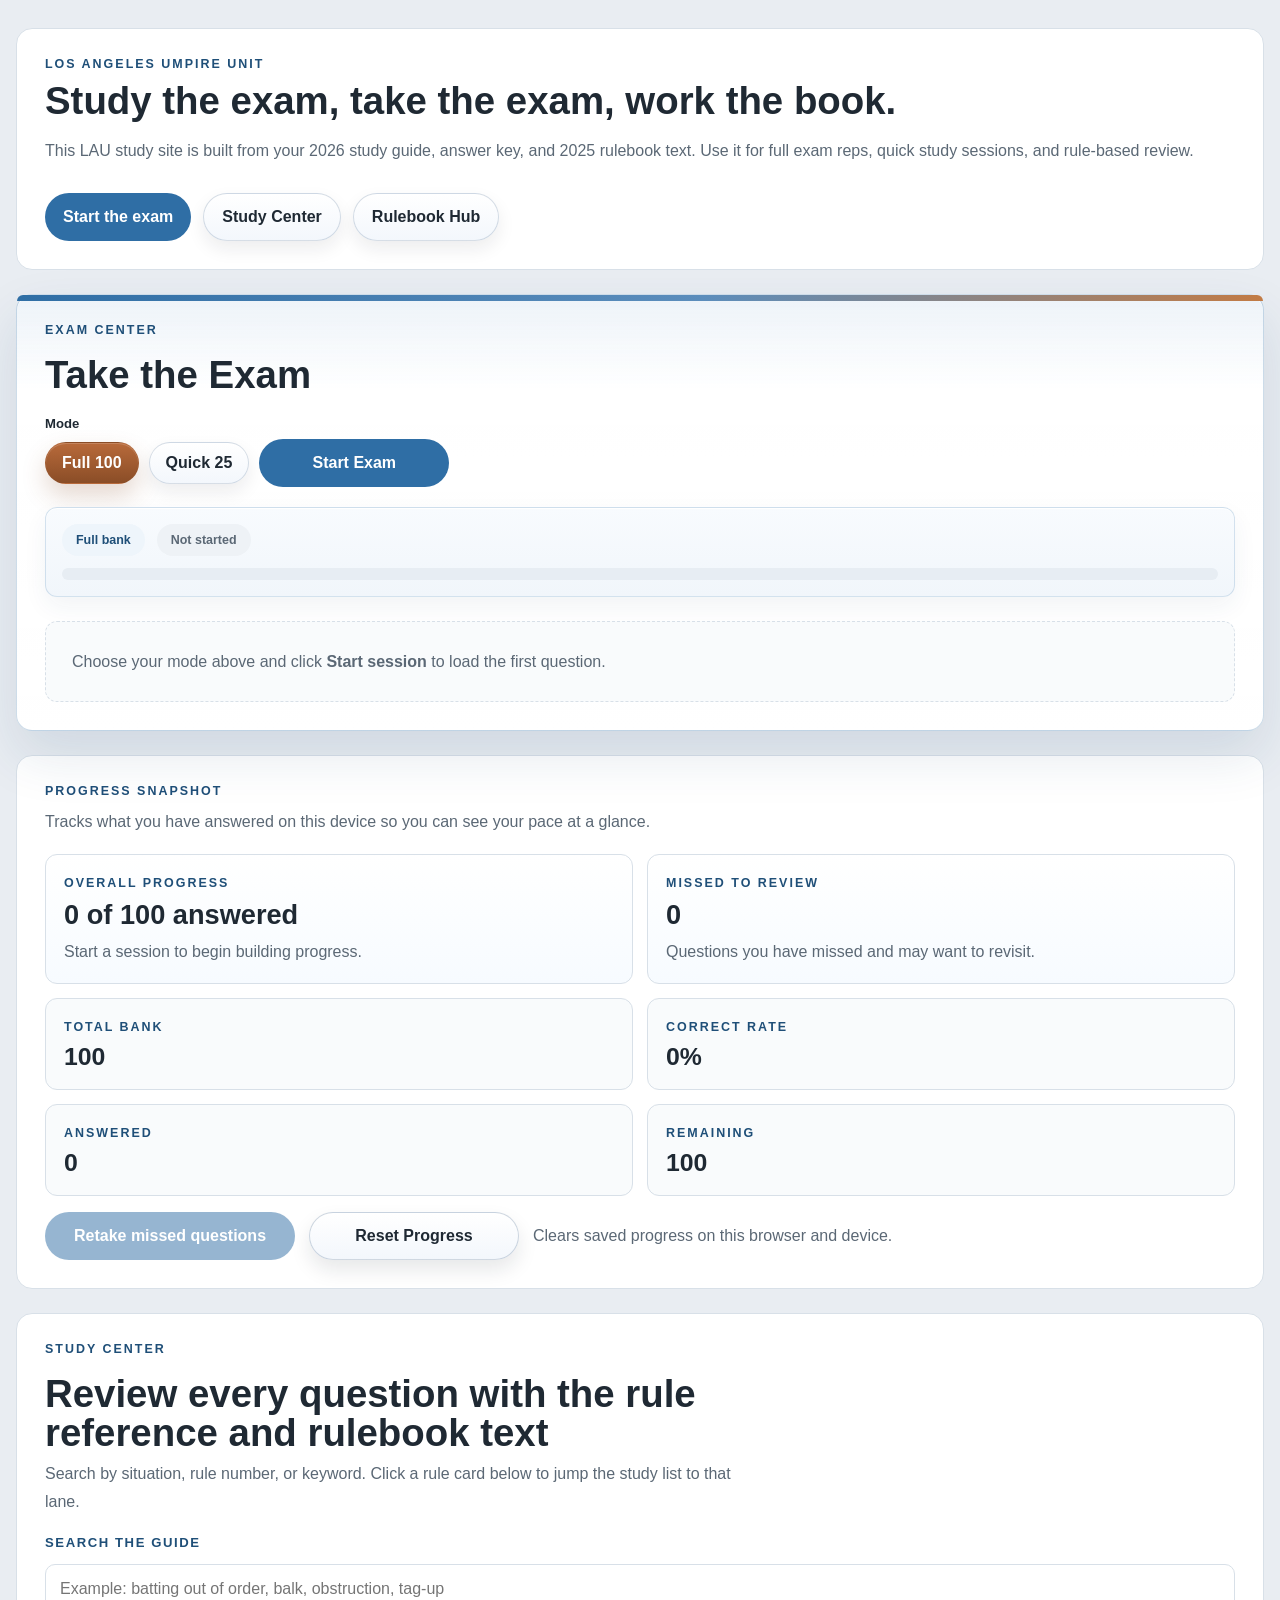
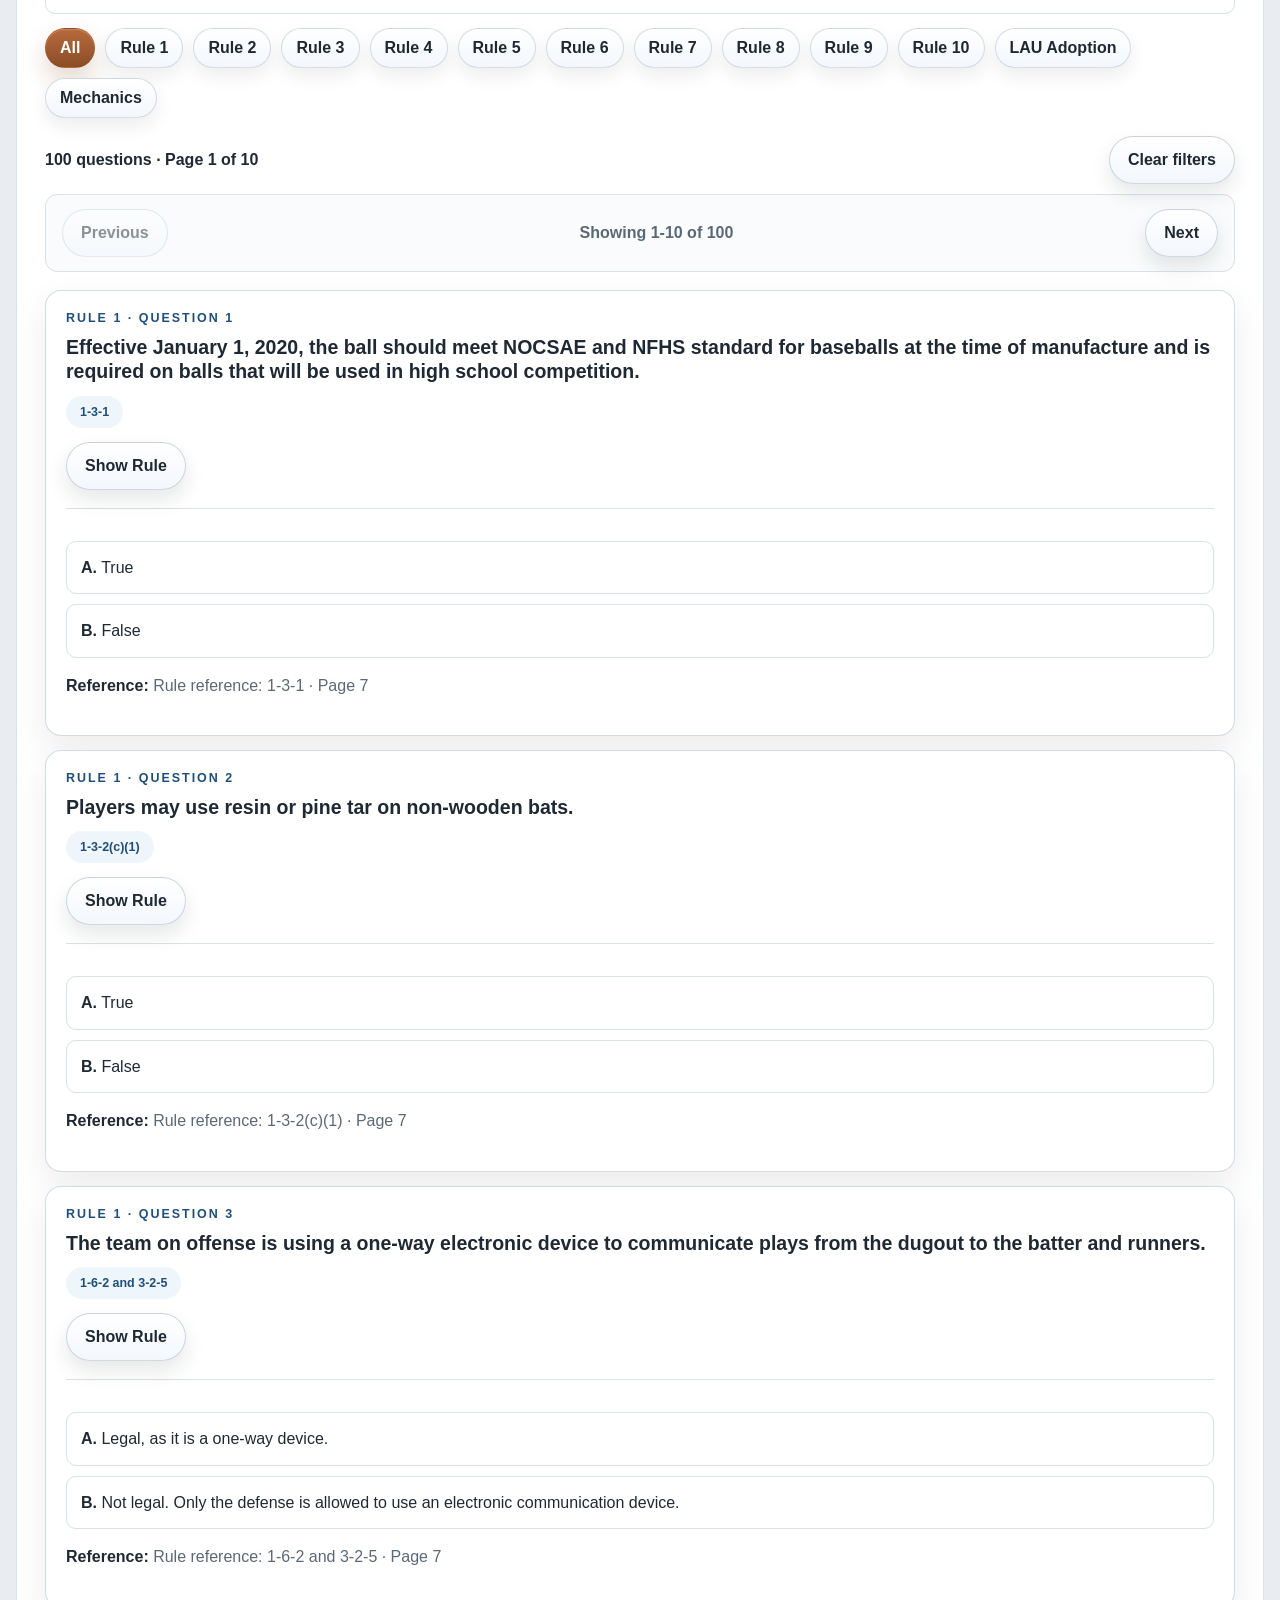
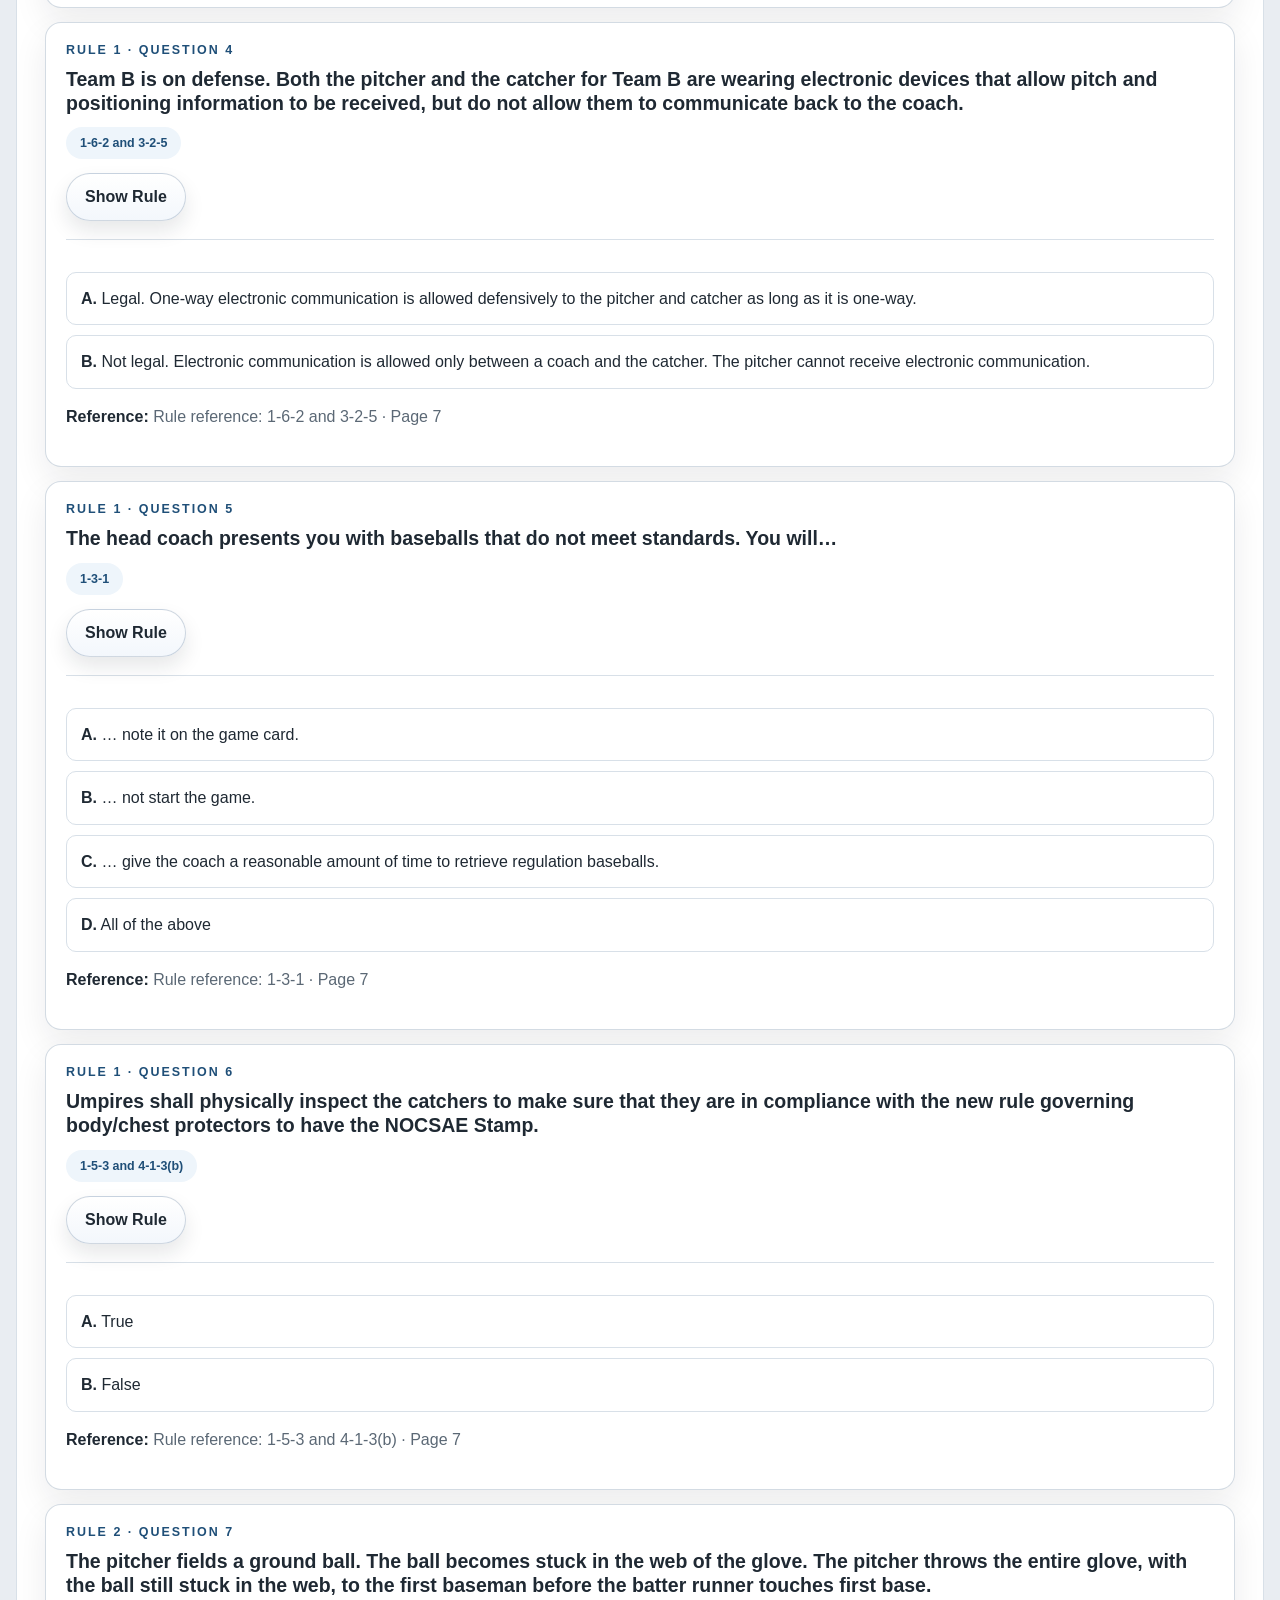
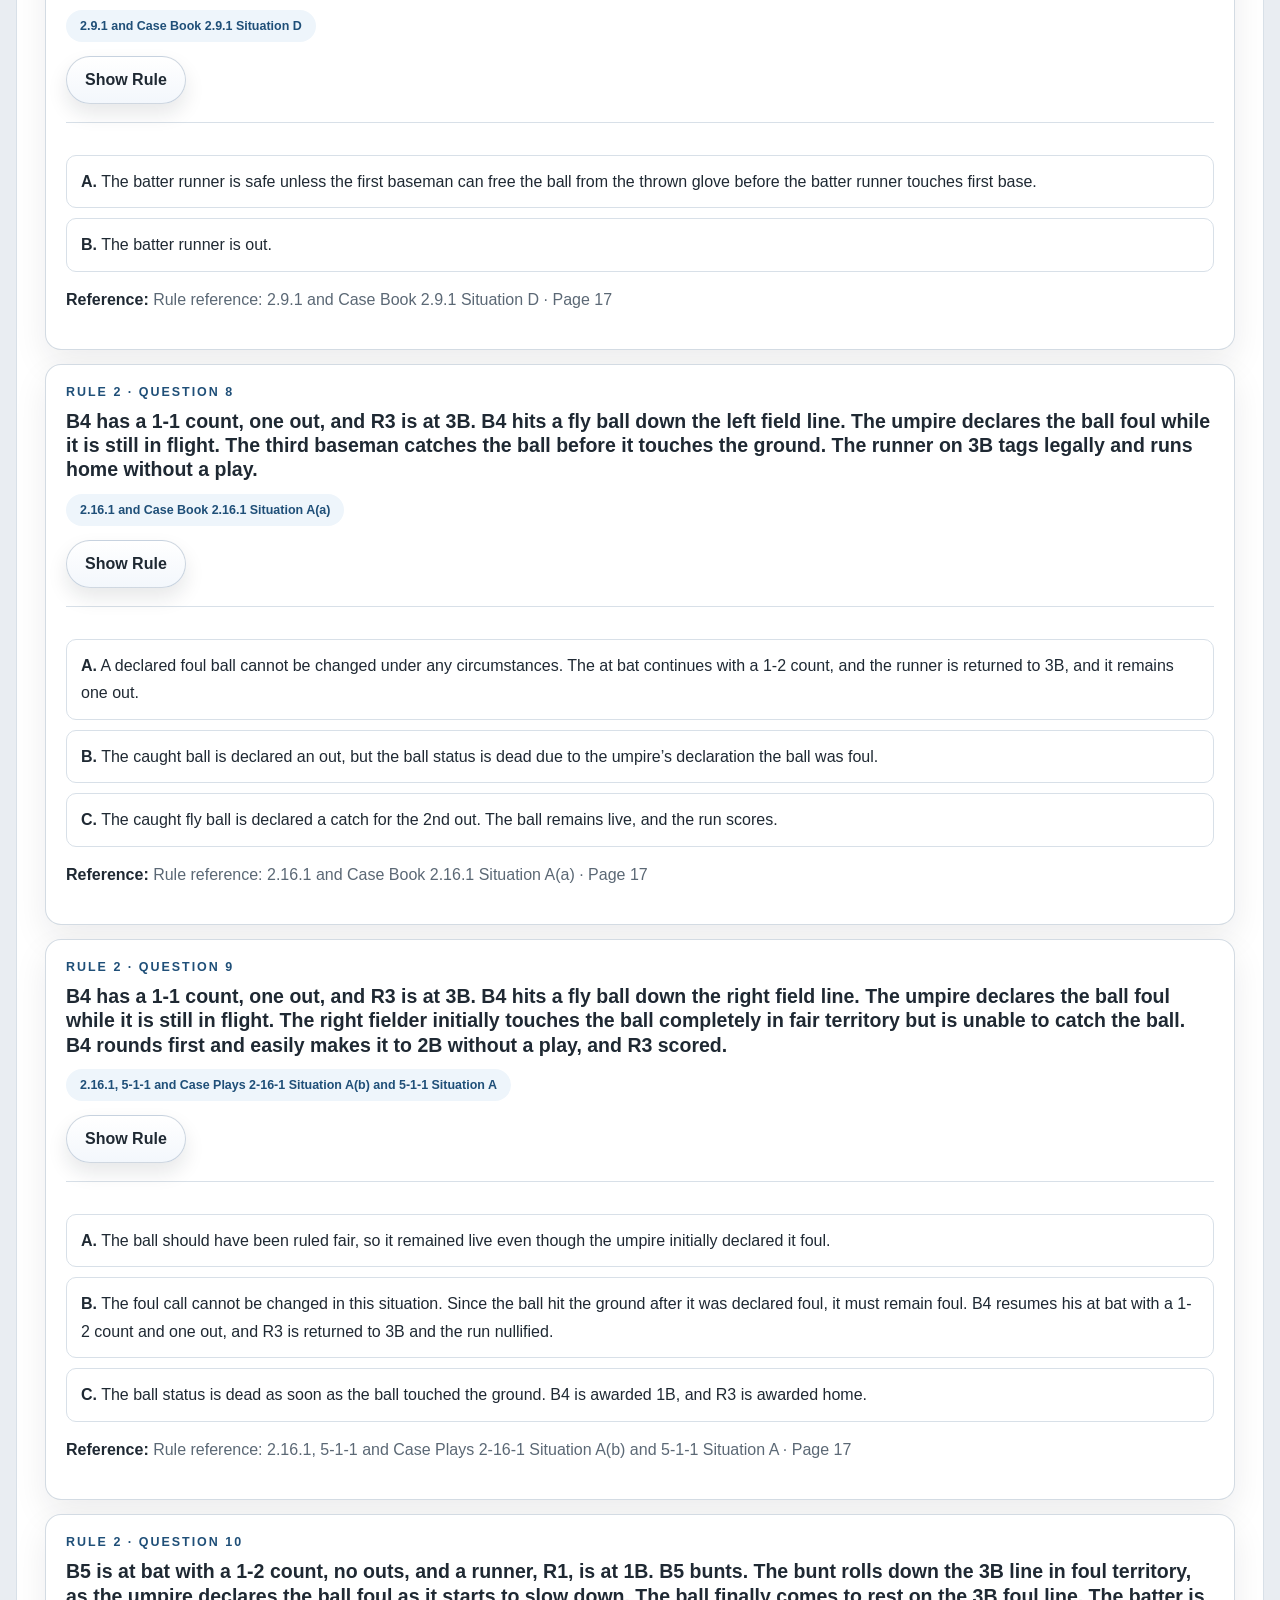
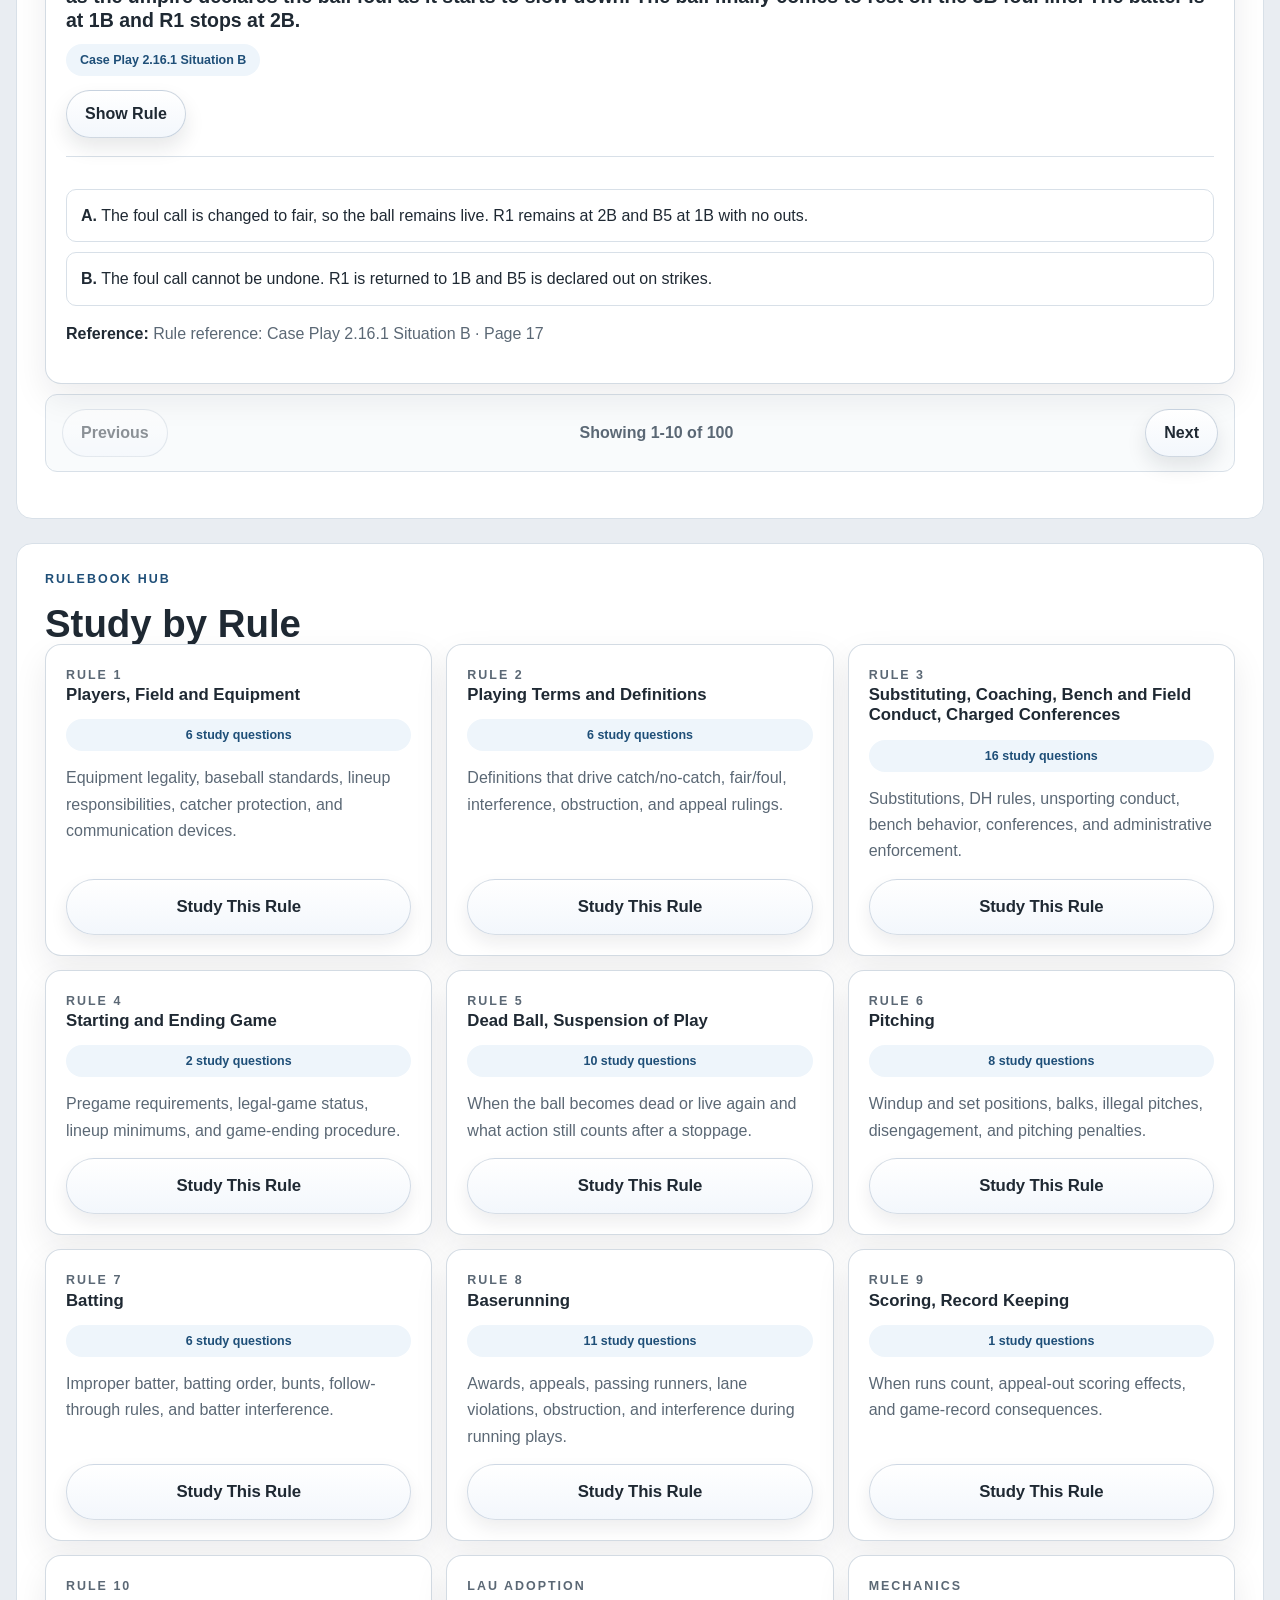
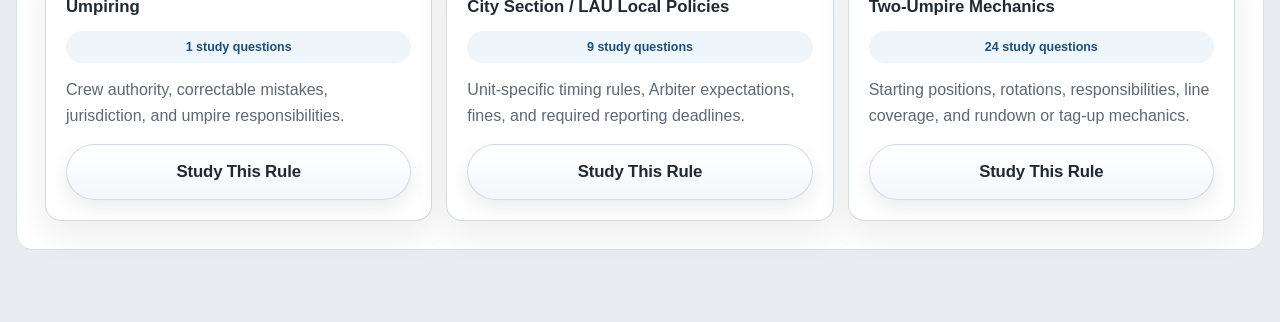
==== index.html @ 6307eb4f "Add files via upload" ====
<!DOCTYPE html>
<html lang="en">
  <head>
    <meta charset="UTF-8" />
    <meta name="viewport" content="width=device-width, initial-scale=1.0" />
    <title>LAU 2026 NFHS Study Center</title>
    <link rel="stylesheet" href="./styles.css" />
  </head>
  <body>
    <div class="page-shell">
      <header class="hero" id="top">
        <div class="hero-copy">
          <p class="eyebrow">Los Angeles Umpire Unit</p>
          <h1>Study the exam, take the exam, work the book.</h1>
          <p class="hero-text">
            This LAU study site is built from your 2026 study guide, answer key, and 2025
            rulebook text. Use it for full exam reps, quick study sessions, and rule-based review.
          </p>
          <nav class="hero-actions" aria-label="Primary">
            <a class="primary-link" href="#exam-center" id="hero-start-exam">Start the exam</a>
            <a class="secondary-link" href="#study-center">Study Center</a>
            <a class="secondary-link" href="#rulebook-hub">Rulebook Hub</a>
          </nav>
        </div>
      </header>

      <main class="content-stack">
        <section class="exam-layout" id="exam-center">
          <article class="panel-card exam-panel">
            <div class="section-heading">
              <div>
                <p class="section-label">Exam Center</p>
                <h2>Take the Exam</h2>
              </div>
            </div>

            <div class="exam-controls">
              <section class="control-card">
                <p class="control-label">Mode</p>
                <div class="mode-row" id="mode-row">
                  <button type="button" class="mode-button is-active" data-mode="full">Full 100</button>
                  <button type="button" class="mode-button" data-mode="quick">Quick 25</button>
                  <button type="button" class="primary-button start-button" id="start-exam-button">Start Exam</button>
                </div>
              </section>
            </div>

            <select id="section-filter" hidden aria-hidden="true"></select>

            <div class="exam-status" id="exam-status">
              <div class="progress-top">
                <span class="pill" id="exam-section-pill">Full bank</span>
                <span class="pill muted-pill" id="exam-progress-copy">Not started</span>
              </div>
              <div class="progress-bar">
                <span id="exam-progress-bar"></span>
              </div>
            </div>

            <div class="question-shell" id="question-shell">
              <p class="empty-state">
                Choose your mode above and click <strong>Start session</strong> to load the first question.
              </p>
            </div>
          </article>

        </section>

        <section class="summary-row">
          <aside class="panel-card hero-panel">
            <p class="section-label">Progress Snapshot</p>
            <p class="panel-copy">Tracks what you have answered on this device so you can see your pace at a glance.</p>
            <div class="snapshot-banner">
              <article class="snapshot-primary">
                <span class="stat-label">Overall Progress</span>
                <strong class="snapshot-primary-value" id="stat-progress">0 of 100 answered</strong>
                <p class="snapshot-note" id="stat-progress-note">Start a session to begin building progress.</p>
              </article>
              <article class="snapshot-primary">
                <span class="stat-label">Missed to Review</span>
                <strong class="snapshot-primary-value" id="stat-missed-count">0</strong>
                <p class="snapshot-note">Questions you have missed and may want to revisit.</p>
              </article>
            </div>
            <div class="stat-stack snapshot-stats">
              <article class="stat-card">
                <span class="stat-label">Total Bank</span>
                <strong class="stat-value" id="stat-question-count">100</strong>
              </article>
              <article class="stat-card">
                <span class="stat-label">Correct Rate</span>
                <strong class="stat-value" id="stat-accuracy">0%</strong>
              </article>
              <article class="stat-card">
                <span class="stat-label">Answered</span>
                <strong class="stat-value" id="stat-answered-count">0</strong>
              </article>
              <article class="stat-card">
                <span class="stat-label">Remaining</span>
                <strong class="stat-value" id="stat-remaining-count">100</strong>
              </article>
            </div>
            <div class="snapshot-actions">
              <button type="button" class="primary-button" id="retake-missed-button">Retake missed questions</button>
              <button type="button" class="ghost-button" id="reset-progress-button">Reset Progress</button>
              <p class="snapshot-action-note">Clears saved progress on this browser and device.</p>
            </div>
          </aside>
        </section>

        <section class="panel-card" id="study-center">
          <div class="section-heading">
            <div>
              <p class="section-label">Study Center</p>
              <h2>Review every question with the rule reference and rulebook text</h2>
              <p class="panel-copy">
                Search by situation, rule number, or keyword. Click a rule card below to jump the
                study list to that lane.
              </p>
            </div>
          </div>

          <div class="study-controls">
            <label class="search-wrap" for="study-search">
              <span>Search the guide</span>
              <input
                id="study-search"
                type="search"
                placeholder="Example: batting out of order, balk, obstruction, tag-up"
              />
            </label>
            <div class="chip-row" id="study-chip-row"></div>
          </div>

          <div class="study-results-meta">
            <strong id="study-results-count">100 questions</strong>
            <button type="button" class="ghost-button" id="clear-study-filters">Clear filters</button>
          </div>

          <div class="study-pagination" id="study-pagination-top"></div>
          <div class="study-list" id="study-list"></div>
          <div class="study-pagination" id="study-pagination-bottom"></div>
        </section>

        <section class="rulebook-layout" id="rulebook-hub">
          <article class="panel-card">
            <div class="section-heading">
              <div>
                <p class="section-label">Rulebook Hub</p>
                <h2>Study by Rule</h2>
              </div>
            </div>
            <div class="rule-grid" id="rule-grid"></div>
          </article>
        </section>
      </main>
    </div>

    <div class="rule-reader-modal" id="rule-reader-modal" hidden aria-hidden="true">
      <div class="rule-reader-backdrop" data-close-reader></div>
      <section class="rule-reader-panel" role="dialog" aria-modal="true" aria-labelledby="rule-reader-title">
        <header class="rule-reader-header">
          <div>
            <p class="section-label" id="rule-reader-kicker">Rulebook Reader</p>
            <h2 id="rule-reader-title">Rule Text</h2>
          </div>
          <button type="button" class="ghost-button rule-reader-close" id="rule-reader-close-button" data-close-reader>Close</button>
        </header>
        <div class="rule-reader-toolbar">
          <p class="rule-reader-source" id="rule-reader-source"></p>
          <button type="button" class="secondary-link rule-reader-study-link" id="rule-reader-study-link">Show related study questions</button>
        </div>
        <div class="rule-reader-layout">
          <aside class="rule-reader-nav" id="rule-reader-nav"></aside>
          <div class="rule-reader-body" id="rule-reader-body"></div>
        </div>
      </section>
    </div>

    <script src="./exam-data.js"></script>
    <script src="./rulebook-reader-data.js"></script>
    <script src="./manual-reader-data.js"></script>
    <script src="./app.js"></script>
  </body>
</html>
---- styles.css ----
:root {
  --bg: #e9edf2;
  --surface: #ffffff;
  --surface-strong: #ffffff;
  --surface-contrast: #e9eef3;
  --ink: #1f2933;
  --muted: #5b6875;
  --line: #d8e0e8;
  --accent: #2f6ea5;
  --accent-dark: #1f4f78;
  --accent-soft: #eef5fb;
  --mode-accent: #b86a3b;
  --mode-accent-dark: #8a4d27;
  --olive: #5b6875;
  --gold: #2f6ea5;
  --success: #2b7a4b;
  --danger: #b03a2e;
  --shadow: none;
  --radius-xl: 16px;
  --radius-lg: 12px;
  --radius-md: 10px;
  --radius-sm: 8px;
}

* {
  box-sizing: border-box;
}

html {
  scroll-behavior: smooth;
}

body {
  margin: 0;
  min-height: 100vh;
  color: var(--ink);
  background: var(--bg);
  font-family: Arial, Helvetica, sans-serif;
}

body.is-reader-open {
  overflow: auto;
}

.page-shell {
  position: relative;
  z-index: 1;
  width: calc(100% - 32px);
  margin: 0 auto;
  padding: 28px 0 72px;
}

.hero,
.exam-layout,
.rulebook-layout,
.summary-row {
  display: grid;
  gap: 22px;
}

.content-stack {
  display: grid;
  gap: 24px;
}

.hero {
  grid-template-columns: minmax(0, 1fr);
  margin-bottom: 24px;
}

.panel-card,
.hero-copy,
.hero-panel {
  border: 1px solid var(--line);
  border-radius: var(--radius-xl);
  background: var(--surface);
}

.hero-copy,
.hero-panel,
.panel-card {
  padding: 28px;
}

.hero-copy {
  overflow: hidden;
  position: relative;
}

.hero-copy h1,
.section-heading h2,
.study-card-title,
.question-title {
  margin: 0;
  font-family: Arial, Helvetica, sans-serif;
}

.hero-copy h1 {
  max-width: 100%;
  font-size: clamp(1.5rem, 3vw, 3.2rem);
  line-height: 1.05;
  letter-spacing: 0;
}

.hero-text {
  max-width: 100%;
}

.hero-text,
.panel-copy,
.study-card-body,
.question-body,
.feedback-copy,
.note-copy,
.highlight-list li,
.review-list,
.source-item p {
  color: var(--muted);
  line-height: 1.72;
}

.eyebrow,
.section-label,
.stat-label,
.mini-label,
.question-kicker {
  margin: 0 0 10px;
  color: var(--accent-dark);
  font-size: 0.78rem;
  font-weight: 800;
  letter-spacing: 0.16em;
  text-transform: uppercase;
}

.hero-actions,
.mode-row,
.chip-row,
.choice-list,
.question-footer,
.progress-top,
.study-results-meta {
  display: flex;
  flex-wrap: wrap;
  gap: 12px;
}

.hero-actions {
  margin-top: 28px;
}

.primary-link,
.secondary-link,
.primary-button,
.ghost-button,
.mode-button,
.choice-button,
.rule-link {
  display: inline-flex;
  align-items: center;
  justify-content: center;
  min-height: 48px;
  padding: 12px 18px;
  border: 0;
  border-radius: 999px;
  font: inherit;
  font-weight: 700;
  text-decoration: none;
  transition:
    transform 180ms ease,
    box-shadow 180ms ease,
    background 180ms ease,
    border-color 180ms ease;
}

.primary-link,
.primary-button {
  color: #ffffff;
  background: var(--accent);
  cursor: pointer;
}

.secondary-link,
.ghost-button,
.mode-button,
.rule-link {
  color: var(--ink);
  background: linear-gradient(180deg, #ffffff 0%, #f3f7fc 100%);
  border: 1px solid rgba(58, 92, 128, 0.2);
  box-shadow:
    0 1px 0 rgba(255, 255, 255, 0.9) inset,
    0 8px 18px rgba(20, 29, 38, 0.08);
  cursor: pointer;
}

.ghost-button {
  font-weight: 800;
  border-color: rgba(58, 92, 128, 0.24);
  box-shadow:
    0 1px 0 rgba(255, 255, 255, 0.95) inset,
    0 10px 20px rgba(20, 29, 38, 0.1);
}

.ghost-button:hover,
.ghost-button:focus-visible {
  border-color: rgba(58, 92, 128, 0.36);
  box-shadow:
    0 1px 0 rgba(255, 255, 255, 0.98) inset,
    0 14px 26px rgba(20, 29, 38, 0.14);
}

#reset-progress-button {
  min-width: 210px;
}

.primary-link:hover,
.secondary-link:hover,
.primary-button:hover,
.ghost-button:hover,
.mode-button:hover,
.choice-button:hover,
.rule-link:hover,
.chip-button:hover,
.study-card:hover {
  transform: translateY(-2px);
}

.primary-button:disabled,
.ghost-button:disabled,
.mode-button:disabled,
.rule-link:disabled {
  opacity: 0.5;
  cursor: not-allowed;
  transform: none;
  box-shadow: none;
}

.hero-panel {
  background: var(--surface);
  color: var(--ink);
}

.hero-panel .section-label {
  color: var(--accent-dark);
}

.stat-stack,
.rule-grid,
.highlight-grid,
.note-grid {
  display: grid;
  gap: 14px;
}

.stat-stack {
  grid-template-columns: repeat(2, minmax(0, 1fr));
}

.summary-row {
  grid-template-columns: minmax(0, 1fr);
  align-items: start;
}

.snapshot-banner {
  display: grid;
  grid-template-columns: repeat(2, minmax(0, 1fr));
  gap: 14px;
  margin-top: 18px;
}

.snapshot-primary {
  padding: 18px;
  border-radius: var(--radius-lg);
  border: 1px solid var(--line);
  background: linear-gradient(180deg, #ffffff 0%, #f7fbff 100%);
}

.snapshot-primary-value {
  display: block;
  margin-top: 8px;
  font-size: 1.7rem;
  line-height: 1.15;
}

.snapshot-note {
  margin: 10px 0 0;
  color: var(--muted);
  line-height: 1.55;
}

.snapshot-stats {
  margin-top: 14px;
}

.snapshot-actions {
  display: flex;
  flex-wrap: wrap;
  align-items: center;
  gap: 14px;
  margin-top: 16px;
}

.snapshot-action-note {
  margin: 0;
  color: var(--muted);
  line-height: 1.5;
}

#retake-missed-button {
  min-width: 250px;
}

.stat-card {
  padding: 18px;
  border-radius: var(--radius-lg);
  border: 1px solid var(--line);
  background: #f9fbfc;
}

.stat-value {
  display: block;
  margin-top: 8px;
  font-size: 1.55rem;
}

.study-controls,
.exam-controls,
.section-heading,
.search-wrap,
.select-wrap {
  display: grid;
  gap: 14px;
}

.section-heading {
  grid-template-columns: minmax(0, 1fr) minmax(240px, 0.7fr);
  align-items: start;
}

.section-heading > div {
  display: grid;
  gap: 8px;
}

.section-heading h2 {
  font-size: clamp(1.8rem, 3vw, 2.5rem);
  line-height: 1.02;
}

.panel-copy {
  margin: 0;
  max-width: 48rem;
}

.study-list {
  display: grid;
  gap: 14px;
}

.rule-card,
.highlight-card,
.study-card,
.result-card,
.rule-card,
.highlight-card,
.study-card {
  padding: 20px;
  border: 1px solid rgba(58, 92, 128, 0.22);
  border-radius: var(--radius-xl);
  background: #ffffff;
  box-shadow: 0 14px 34px rgba(20, 29, 38, 0.08);
}

.rule-card h3,
.highlight-card h3 {
  margin: 0 0 8px;
  font-size: 1.05rem;
}

.exam-layout {
  grid-template-columns: minmax(0, 1fr);
  align-items: start;
}

.exam-controls {
  grid-template-columns: minmax(0, max-content) minmax(220px, 300px);
  align-items: end;
  margin-top: 6px;
  justify-content: space-between;
}

.mode-row {
  align-items: center;
}

.exam-panel {
  display: grid;
  gap: 16px;
  border: 1px solid rgba(47, 110, 165, 0.24);
  background:
    linear-gradient(180deg, rgba(238, 245, 251, 0.7) 0%, rgba(255, 255, 255, 0.98) 22%, #ffffff 100%);
  box-shadow:
    0 24px 54px rgba(27, 68, 108, 0.12),
    0 1px 0 rgba(255, 255, 255, 0.92) inset;
  position: relative;
}

.exam-panel::before {
  content: "";
  position: absolute;
  inset: 0 0 auto 0;
  height: 6px;
  border-radius: var(--radius-xl) var(--radius-xl) 0 0;
  background: linear-gradient(90deg, var(--accent) 0%, #5b8dbc 55%, #c27b45 100%);
  pointer-events: none;
}

.control-card {
  border: 1px solid var(--line);
  border-radius: var(--radius-lg);
  background: #f9fbfc;
}

.control-card {
  padding: 12px 14px;
}

.exam-controls .control-card:first-child {
  padding: 0;
  border: 0;
  background: transparent;
}

.control-label {
  margin: 0 0 8px;
  display: block;
  color: var(--ink);
  font-size: 0.82rem;
  font-weight: 700;
}

.start-button {
  width: auto;
  min-width: 190px;
}

.mode-row {
  gap: 10px;
  flex-wrap: nowrap;
}

.mode-button {
  min-height: 42px;
  padding: 10px 16px;
}

.mode-button.is-active,
.chip-button.is-active {
  color: #ffffff;
  background: linear-gradient(180deg, var(--mode-accent) 0%, var(--mode-accent-dark) 100%);
  border-color: transparent;
  box-shadow:
    0 1px 0 rgba(255, 255, 255, 0.18) inset,
    0 12px 24px rgba(138, 77, 39, 0.22);
}

.rule-card.is-active {
  background: linear-gradient(180deg, #f4f8fc 0%, #eef5fb 100%);
  border-color: rgba(52, 117, 177, 0.26);
  box-shadow: inset 0 0 0 1px rgba(52, 117, 177, 0.08);
}

.rule-card.is-active .section-label,
.rule-card.is-active h3 {
  color: var(--ink);
}

.rule-card.is-active p {
  color: var(--muted);
}

.rule-card.is-active .pill {
  background: #ffffff;
  color: var(--accent-dark);
  border-color: rgba(52, 117, 177, 0.18);
}

.rule-card.is-active .muted-pill {
  color: var(--muted);
}

.rule-card.is-active .rule-link {
  background: var(--accent);
  color: #ffffff;
  border-color: transparent;
  box-shadow:
    0 1px 0 rgba(255, 255, 255, 0.16) inset,
    0 14px 26px rgba(27, 68, 108, 0.28);
}

.select-wrap span,
.search-wrap span {
  font-size: 0.82rem;
  font-weight: 800;
  letter-spacing: 0.12em;
  text-transform: uppercase;
  color: var(--accent-dark);
}

.select-wrap select,
.search-wrap input {
  width: 100%;
  min-height: 50px;
  padding: 12px 14px;
  border: 1px solid var(--line);
  border-radius: var(--radius-md);
  background: var(--surface-strong);
  color: var(--ink);
  font: inherit;
}

.select-wrap select:focus,
.search-wrap input:focus {
  outline: 2px solid rgba(143, 45, 31, 0.18);
  outline-offset: 1px;
}

.exam-status {
  margin: 4px 0 8px;
  padding: 16px;
  border: 1px solid rgba(47, 110, 165, 0.18);
  border-radius: var(--radius-lg);
  background: linear-gradient(180deg, #f8fbfe 0%, #f1f6fb 100%);
  box-shadow:
    0 1px 0 rgba(255, 255, 255, 0.95) inset,
    0 10px 24px rgba(27, 68, 108, 0.06);
}

.pill {
  display: inline-flex;
  align-items: center;
  justify-content: center;
  min-height: 32px;
  padding: 6px 14px;
  border-radius: 999px;
  background: var(--accent-soft);
  color: var(--accent-dark);
  font-size: 0.78rem;
  font-weight: 800;
  white-space: nowrap;
  flex: 0 0 auto;
}

.muted-pill {
  background: #eef2f6;
  color: var(--olive);
}

.progress-bar {
  margin-top: 12px;
  height: 12px;
  border-radius: 999px;
  background: #e7edf3;
  overflow: hidden;
}

.progress-bar span {
  display: block;
  height: 100%;
  width: 0;
  border-radius: inherit;
  background: var(--accent);
  transition: width 220ms ease;
}

.question-shell {
  display: grid;
  gap: 18px;
}

.question-card,
.feedback-card,
.result-card {
  padding: 24px;
  border-radius: var(--radius-lg);
  border: 1px solid var(--line);
  background: #ffffff;
}

.question-card {
  border-color: rgba(47, 110, 165, 0.2);
  box-shadow:
    0 18px 36px rgba(20, 29, 38, 0.08),
    0 1px 0 rgba(255, 255, 255, 0.96) inset;
}

.question-title {
  font-size: clamp(1.3rem, 2vw, 1.7rem);
  line-height: 1.24;
}

.choice-list {
  display: grid;
  gap: 12px;
}

.choice-button {
  width: 100%;
  justify-content: flex-start;
  text-align: left;
  min-height: 0;
  padding: 16px 18px;
  border-radius: var(--radius-md);
  border: 1px solid rgba(58, 92, 128, 0.2);
  background: linear-gradient(180deg, #ffffff 0%, #f7faff 100%);
  color: var(--ink);
  cursor: pointer;
  box-shadow:
    0 1px 0 rgba(255, 255, 255, 0.96) inset,
    0 10px 22px rgba(20, 29, 38, 0.07);
  transition:
    transform 180ms ease,
    box-shadow 180ms ease,
    border-color 180ms ease,
    background 180ms ease;
}

.choice-button:hover,
.choice-button:focus-visible {
  transform: translateY(-2px);
  border-color: rgba(58, 92, 128, 0.34);
  box-shadow:
    0 1px 0 rgba(255, 255, 255, 0.98) inset,
    0 14px 28px rgba(20, 29, 38, 0.11);
}

.choice-button.is-correct {
  border-color: rgba(36, 97, 65, 0.35);
  background: linear-gradient(180deg, rgba(36, 97, 65, 0.14) 0%, rgba(36, 97, 65, 0.08) 100%);
  box-shadow:
    0 1px 0 rgba(255, 255, 255, 0.82) inset,
    0 10px 22px rgba(36, 97, 65, 0.1);
}

.choice-button.is-incorrect {
  border-color: rgba(157, 47, 34, 0.35);
  background: linear-gradient(180deg, rgba(157, 47, 34, 0.14) 0%, rgba(157, 47, 34, 0.08) 100%);
  box-shadow:
    0 1px 0 rgba(255, 255, 255, 0.82) inset,
    0 10px 22px rgba(157, 47, 34, 0.1);
}

.choice-button.is-disabled {
  cursor: default;
  transform: none;
}

.choice-letter {
  display: inline-flex;
  align-items: center;
  justify-content: center;
  width: 32px;
  height: 32px;
  margin-right: 12px;
  border-radius: 50%;
  background: linear-gradient(180deg, #f7f9fc 0%, #e8eef5 100%);
  color: var(--accent-dark);
  font-size: 0.88rem;
  font-weight: 800;
  flex: 0 0 auto;
  box-shadow: 0 1px 0 rgba(255, 255, 255, 0.96) inset;
}

.feedback-card {
  display: grid;
  gap: 12px;
}

.feedback-card.is-correct {
  border-color: rgba(36, 97, 65, 0.25);
}

.feedback-card.is-incorrect {
  border-color: rgba(157, 47, 34, 0.25);
}

.feedback-copy strong,
.study-answer strong,
.study-reference strong {
  color: var(--ink);
}

.feedback-rulebook-text {
  margin: 8px 0 0;
  line-height: 1.65;
  white-space: pre-line;
}

.feedback-rulebook-meta {
  margin: 8px 0 0;
  color: var(--muted);
  font-size: 0.96rem;
  line-height: 1.55;
}

.question-footer {
  justify-content: space-between;
  align-items: center;
  margin-top: 6px;
}

.result-actions {
  display: flex;
  flex-wrap: wrap;
  justify-content: flex-end;
  gap: 10px;
}

.study-controls {
  grid-template-columns: minmax(0, 1fr);
  margin-top: 20px;
}

.chip-row {
  gap: 10px;
}

.chip-button {
  padding: 10px 14px;
  border-radius: 999px;
  border: 1px solid rgba(58, 92, 128, 0.2);
  background: linear-gradient(180deg, #ffffff 0%, #f3f7fc 100%);
  font: inherit;
  font-weight: 700;
  color: var(--ink);
  cursor: pointer;
  box-shadow:
    0 1px 0 rgba(255, 255, 255, 0.9) inset,
    0 8px 18px rgba(20, 29, 38, 0.08);
  transition:
    transform 180ms ease,
    box-shadow 180ms ease,
    border-color 180ms ease,
    background 180ms ease;
}

.chip-button:hover,
.chip-button:focus-visible {
  transform: translateY(-2px);
  border-color: rgba(58, 92, 128, 0.32);
  box-shadow:
    0 1px 0 rgba(255, 255, 255, 0.95) inset,
    0 12px 24px rgba(20, 29, 38, 0.12);
}

.study-results-meta {
  justify-content: space-between;
  align-items: center;
  margin: 18px 0 6px;
}

.study-pagination {
  margin: 10px 0 18px;
}

.study-pagination:empty {
  display: none;
}

.study-pagination-inner {
  display: flex;
  align-items: center;
  justify-content: space-between;
  gap: 14px;
  padding: 14px 16px;
  border: 1px solid var(--line);
  border-radius: var(--radius-lg);
  background: #f9fbfc;
}

.study-pagination-copy {
  margin: 0;
  color: var(--muted);
  font-weight: 700;
  text-align: center;
}

.study-list {
  max-height: none;
}

.study-card {
  transition: transform 180ms ease, box-shadow 180ms ease;
}

.study-card summary {
  list-style: none;
  cursor: pointer;
}

.study-card summary::-webkit-details-marker {
  display: none;
}

.study-card-header {
  display: block;
}

.study-card-header > div:first-child {
  min-width: 0;
}

.study-card-title {
  font-size: 1.22rem;
  line-height: 1.24;
  margin: 0;
}

.study-reference-pill {
  display: inline-flex;
  margin-top: 12px;
  max-width: 100%;
  white-space: normal;
  overflow-wrap: anywhere;
}

.study-card-meta {
  display: flex;
  flex-wrap: wrap;
  gap: 10px;
  margin-top: 14px;
}

.study-card-body {
  margin-top: 18px;
  padding-top: 18px;
  border-top: 1px solid var(--line);
}

.study-choice-list {
  display: grid;
  gap: 10px;
  margin-top: 14px;
}

.study-choice {
  display: block;
  width: 100%;
  text-align: left;
  padding: 12px 14px;
  border-radius: var(--radius-md);
  background: #ffffff;
  border: 1px solid var(--line);
  color: var(--ink);
  font: inherit;
  cursor: pointer;
}

.study-choice.is-answer {
  background: rgba(36, 97, 65, 0.11);
  border-color: rgba(36, 97, 65, 0.24);
}

.study-choice.is-incorrect {
  background: rgba(176, 58, 46, 0.08);
  border-color: rgba(176, 58, 46, 0.24);
}

.study-choice:disabled {
  cursor: default;
}

.study-note,
.study-reference,
.study-answer {
  margin-top: 14px;
}

.study-reference-card {
  margin-top: 16px;
  padding: 18px 20px;
  border-radius: var(--radius-lg);
  border: 1px solid var(--line);
  background: linear-gradient(180deg, #ffffff 0%, #f7fbff 100%);
  box-shadow: 0 10px 24px rgba(20, 29, 38, 0.08);
  border-left: 4px solid var(--accent);
}

.study-reference-card-copy {
  margin: 10px 0 0;
  color: var(--ink);
  line-height: 1.7;
  white-space: pre-line;
}

.study-reference-card .section-label {
  margin-bottom: 8px;
}


.rulebook-layout {
  grid-template-columns: minmax(0, 1fr);
}

.rule-grid {
  grid-template-columns: repeat(auto-fit, minmax(320px, 1fr));
  align-items: start;
}

.rule-card {
  display: grid;
  gap: 14px;
  align-content: start;
  min-width: 0;
  min-height: 100%;
  grid-template-rows: auto auto 1fr auto;
  transition: border-color 180ms ease, box-shadow 180ms ease, transform 180ms ease;
}

.rule-card:hover {
  border-color: rgba(58, 92, 128, 0.32);
  box-shadow: 0 18px 40px rgba(20, 29, 38, 0.11);
  transform: translateY(-2px);
}

.rule-card > div:first-child {
  min-width: 0;
}

.rule-card p {
  margin: 0;
  color: var(--muted);
  line-height: 1.65;
}

.rule-meta {
  display: grid;
  gap: 10px;
}

.rule-card h3 {
  margin: 0;
  line-height: 1.2;
  overflow-wrap: anywhere;
}

.rule-link {
  width: 100%;
  justify-content: center;
  min-height: 56px;
  font-size: 1.05rem;
  letter-spacing: -0.01em;
  align-self: end;
}

.rule-link:hover,
.rule-link:focus-visible {
  border-color: rgba(58, 92, 128, 0.34);
  box-shadow:
    0 1px 0 rgba(255, 255, 255, 0.95) inset,
    0 12px 24px rgba(20, 29, 38, 0.12);
}

.highlight-grid,
.note-grid {
  grid-template-columns: repeat(auto-fit, minmax(260px, 1fr));
}

.highlight-list {
  margin: 12px 0 0;
  padding-left: 18px;
}

.empty-state {
  margin: 0;
  padding: 26px;
  border-radius: var(--radius-lg);
  border: 1px dashed var(--line);
  background: #f9fbfc;
  color: var(--muted);
  line-height: 1.7;
}

.rule-reader-modal {
  position: fixed;
  inset: 0;
  z-index: 20;
  display: flex;
  align-items: flex-start;
  justify-content: flex-end;
  padding: 18px;
  pointer-events: none;
}

.rule-reader-modal[hidden] {
  display: none;
}

.rule-reader-backdrop {
  display: none;
}

.rule-reader-panel {
  position: relative;
  z-index: 1;
  width: min(720px, calc(100vw - 36px));
  height: calc(100vh - 36px);
  display: grid;
  grid-template-rows: auto auto minmax(0, 1fr);
  gap: 14px;
  margin: 0;
  padding: 20px 22px 22px;
  border: 1px solid var(--line);
  border-radius: var(--radius-xl);
  background: var(--surface);
  box-shadow: 0 16px 40px rgba(20, 29, 38, 0.16);
  overflow: hidden;
  pointer-events: auto;
}

.rule-reader-header,
.rule-reader-toolbar {
  display: flex;
  align-items: center;
  justify-content: space-between;
  gap: 14px;
}

.rule-reader-header {
  padding-bottom: 6px;
  border-bottom: 1px solid var(--line);
}

.rule-reader-header h2 {
  margin: 4px 0 0;
  font-size: clamp(1.5rem, 2.2vw, 2rem);
  line-height: 1.12;
}

.rule-reader-close,
.rule-reader-study-link {
  flex: 0 0 auto;
}

.rule-reader-toolbar {
  gap: 18px;
}

.rule-reader-source {
  margin: 0;
  color: var(--muted);
  line-height: 1.5;
  font-size: 0.92rem;
}

.rule-reader-layout {
  min-height: 0;
  display: grid;
  grid-template-columns: 180px minmax(0, 1fr);
  gap: 14px;
}

.rule-reader-nav,
.rule-reader-body {
  min-height: 0;
  overflow: auto;
  border: 1px solid var(--line);
  border-radius: var(--radius-lg);
  background: #f9fbfc;
}

.rule-reader-nav {
  display: grid;
  align-content: start;
  gap: 8px;
  padding: 10px;
}

.rule-reader-nav-link {
  display: block;
  padding: 10px 12px;
  border-radius: var(--radius-md);
  color: var(--accent-dark);
  background: linear-gradient(180deg, #ffffff 0%, #f3f7fc 100%);
  border: 1px solid rgba(58, 92, 128, 0.22);
  font-weight: 700;
  text-decoration: none;
  box-shadow:
    0 1px 0 rgba(255, 255, 255, 0.96) inset,
    0 10px 20px rgba(20, 29, 38, 0.08);
  transition:
    transform 180ms ease,
    box-shadow 180ms ease,
    border-color 180ms ease,
    background 180ms ease;
}

.rule-reader-nav-link:hover,
.rule-reader-nav-link:focus-visible {
  transform: translateY(-2px);
  background: linear-gradient(180deg, #ffffff 0%, #eaf3fb 100%);
  border-color: rgba(58, 92, 128, 0.34);
  box-shadow:
    0 1px 0 rgba(255, 255, 255, 0.98) inset,
    0 14px 26px rgba(20, 29, 38, 0.12);
}

.rule-reader-body {
  padding: 18px 20px;
  scroll-behavior: smooth;
}

.rule-reader-rule-label,
.rule-reader-section-title,
.rule-reader-paragraph,
.rule-reader-empty {
  margin: 0 0 12px;
}

.rule-reader-rule-label {
  color: var(--accent-dark);
  font-size: 0.9rem;
  font-weight: 800;
  letter-spacing: 0.12em;
  text-transform: uppercase;
}

.rule-reader-section-title {
  margin-top: 22px;
  color: var(--ink);
  font-size: 1.18rem;
  line-height: 1.25;
}

.rule-reader-section-title:first-child {
  margin-top: 0;
}

.rule-reader-paragraph {
  color: var(--ink);
  line-height: 1.75;
  max-width: 64ch;
}

.rule-reader-emphasis {
  font-weight: 700;
}

.rule-reader-bullet {
  padding-left: 12px;
}

.rule-reader-empty {
  color: var(--muted);
  line-height: 1.6;
}

@media (max-width: 980px) {
  .hero,
  .exam-layout,
  .summary-row,
  .section-heading,
  .exam-controls {
    grid-template-columns: minmax(0, 1fr);
  }

  .mode-row {
    flex-wrap: wrap;
  }

  .exam-steps {
    display: none;
  }

  .page-shell {
    width: min(100% - 24px, 1220px);
  }

  .snapshot-banner {
    grid-template-columns: minmax(0, 1fr);
  }

  .rule-reader-layout {
    grid-template-columns: minmax(0, 1fr);
  }

  .rule-reader-panel {
    width: min(760px, calc(100vw - 24px));
  }
}

@media (max-width: 640px) {
  .page-shell {
    width: min(100% - 18px, 1220px);
    padding-top: 18px;
  }

  .hero-copy,
  .hero-panel,
  .panel-card {
    padding: 22px;
  }

  .stat-stack {
    grid-template-columns: minmax(0, 1fr);
  }

  .rule-reader-panel {
    width: 100%;
    height: calc(100vh - 18px);
    padding: 18px;
  }

  .rule-reader-header,
  .rule-reader-toolbar {
    flex-direction: column;
    align-items: stretch;
  }

  .rule-reader-header h2 {
    font-size: clamp(1.5rem, 7vw, 2rem);
  }

  .hero-copy h1 {
    max-width: 100%;
    font-size: clamp(1.9rem, 8vw, 2.5rem);
  }

  .question-footer,
  .study-card-header,
  .study-results-meta {
    display: grid;
  }

  .study-pagination-inner {
    grid-template-columns: minmax(0, 1fr);
    display: grid;
  }
}
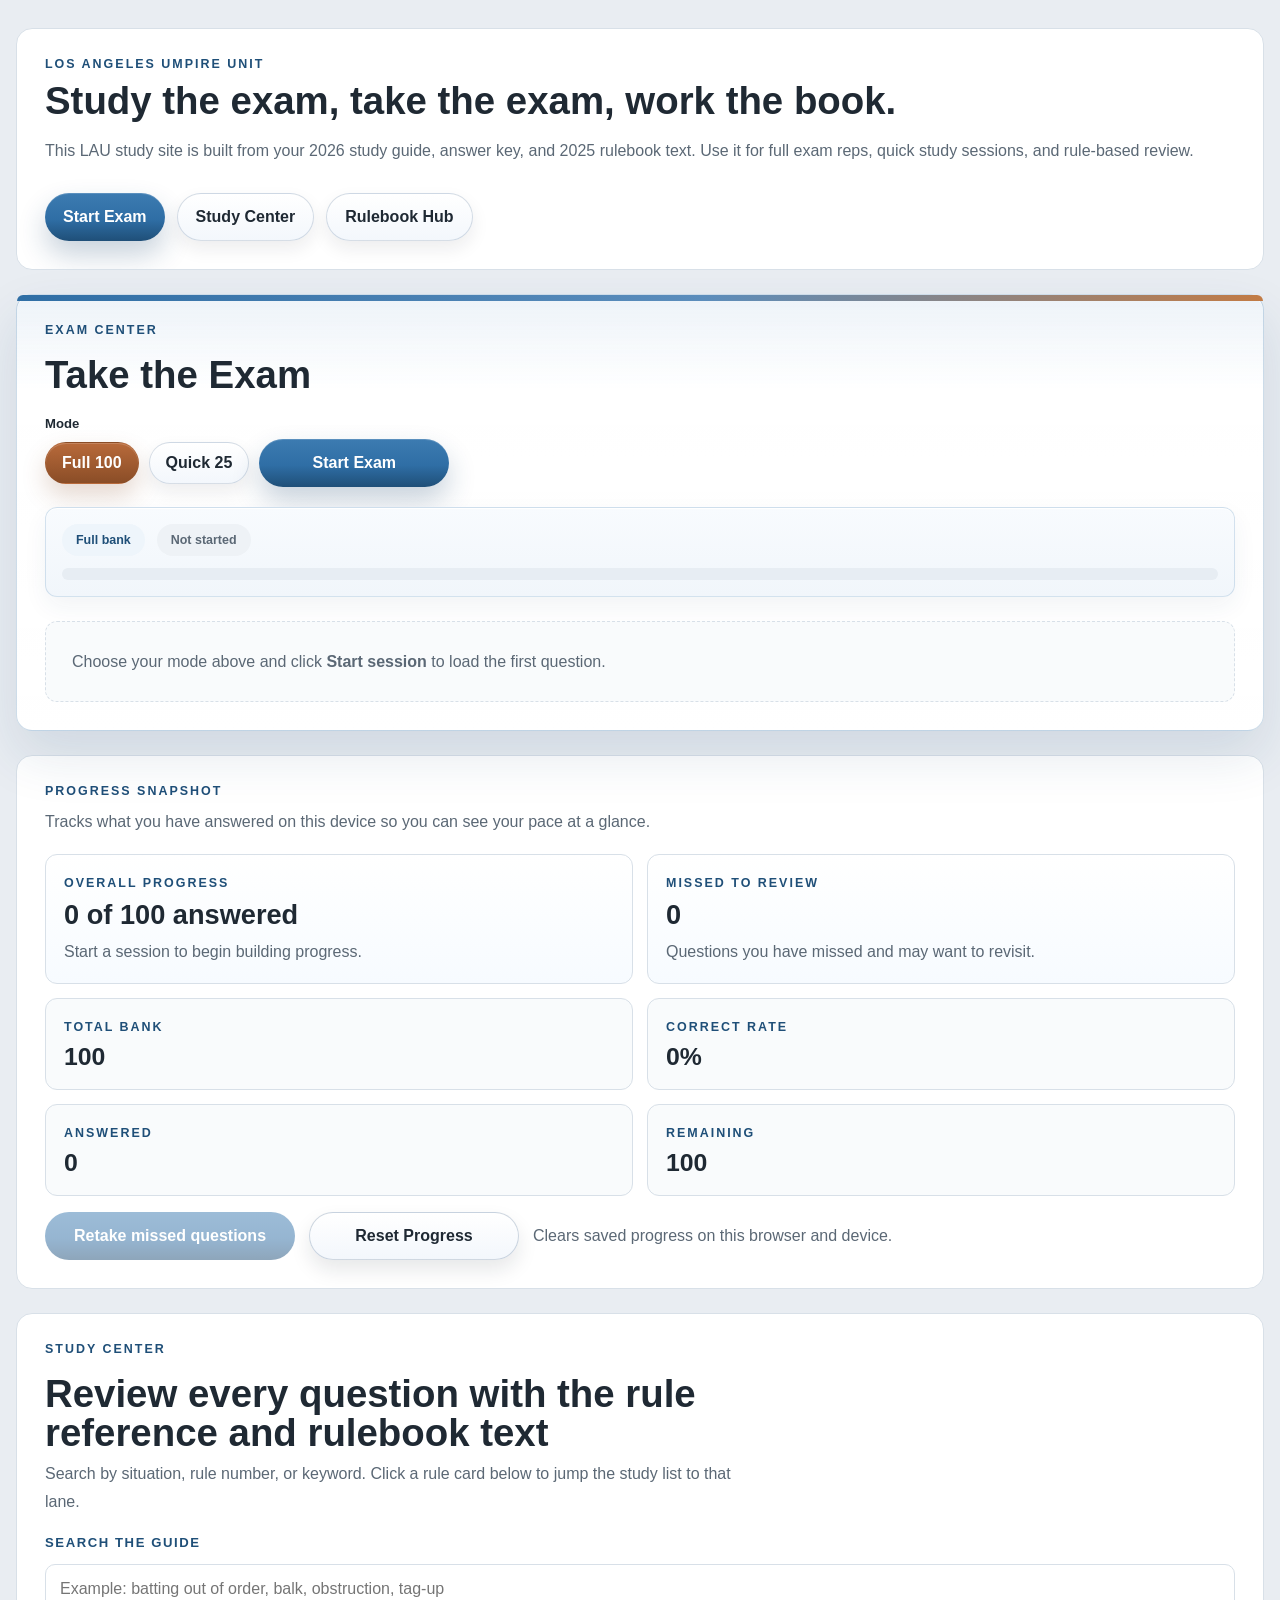
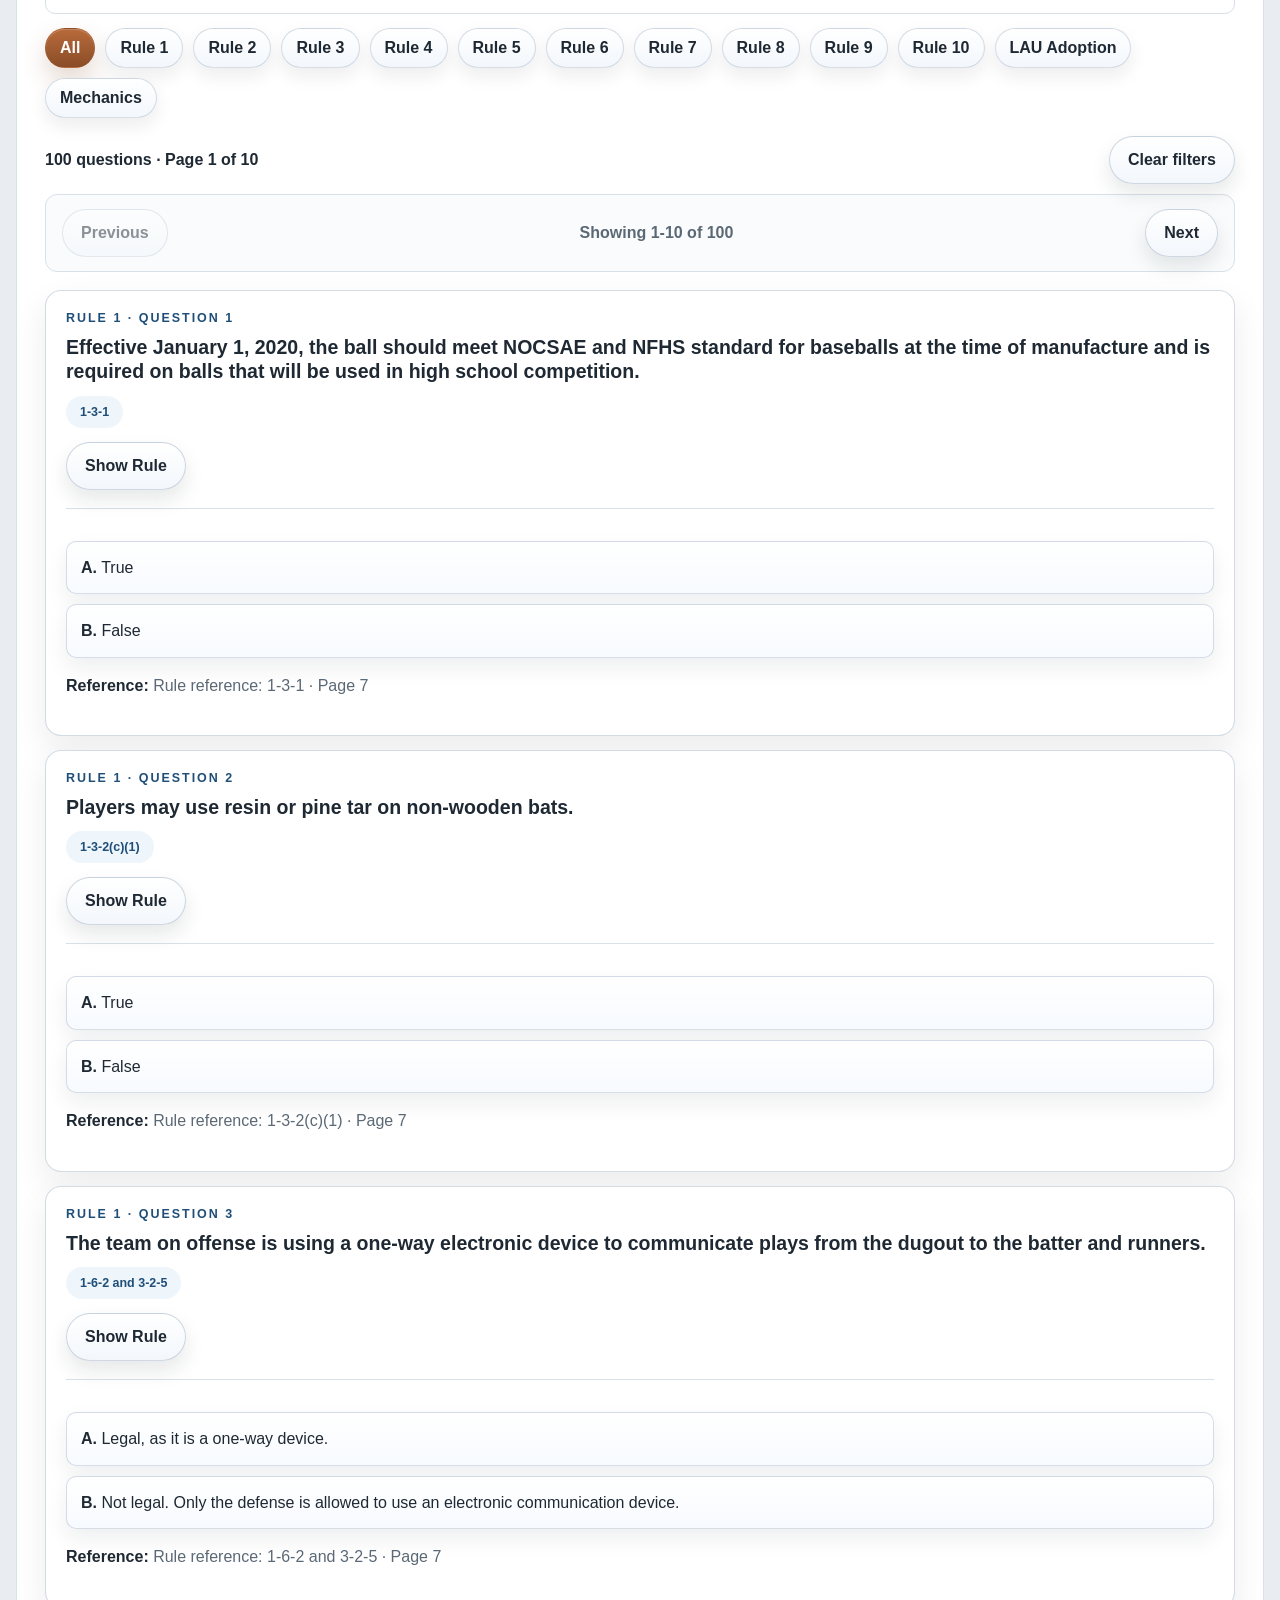
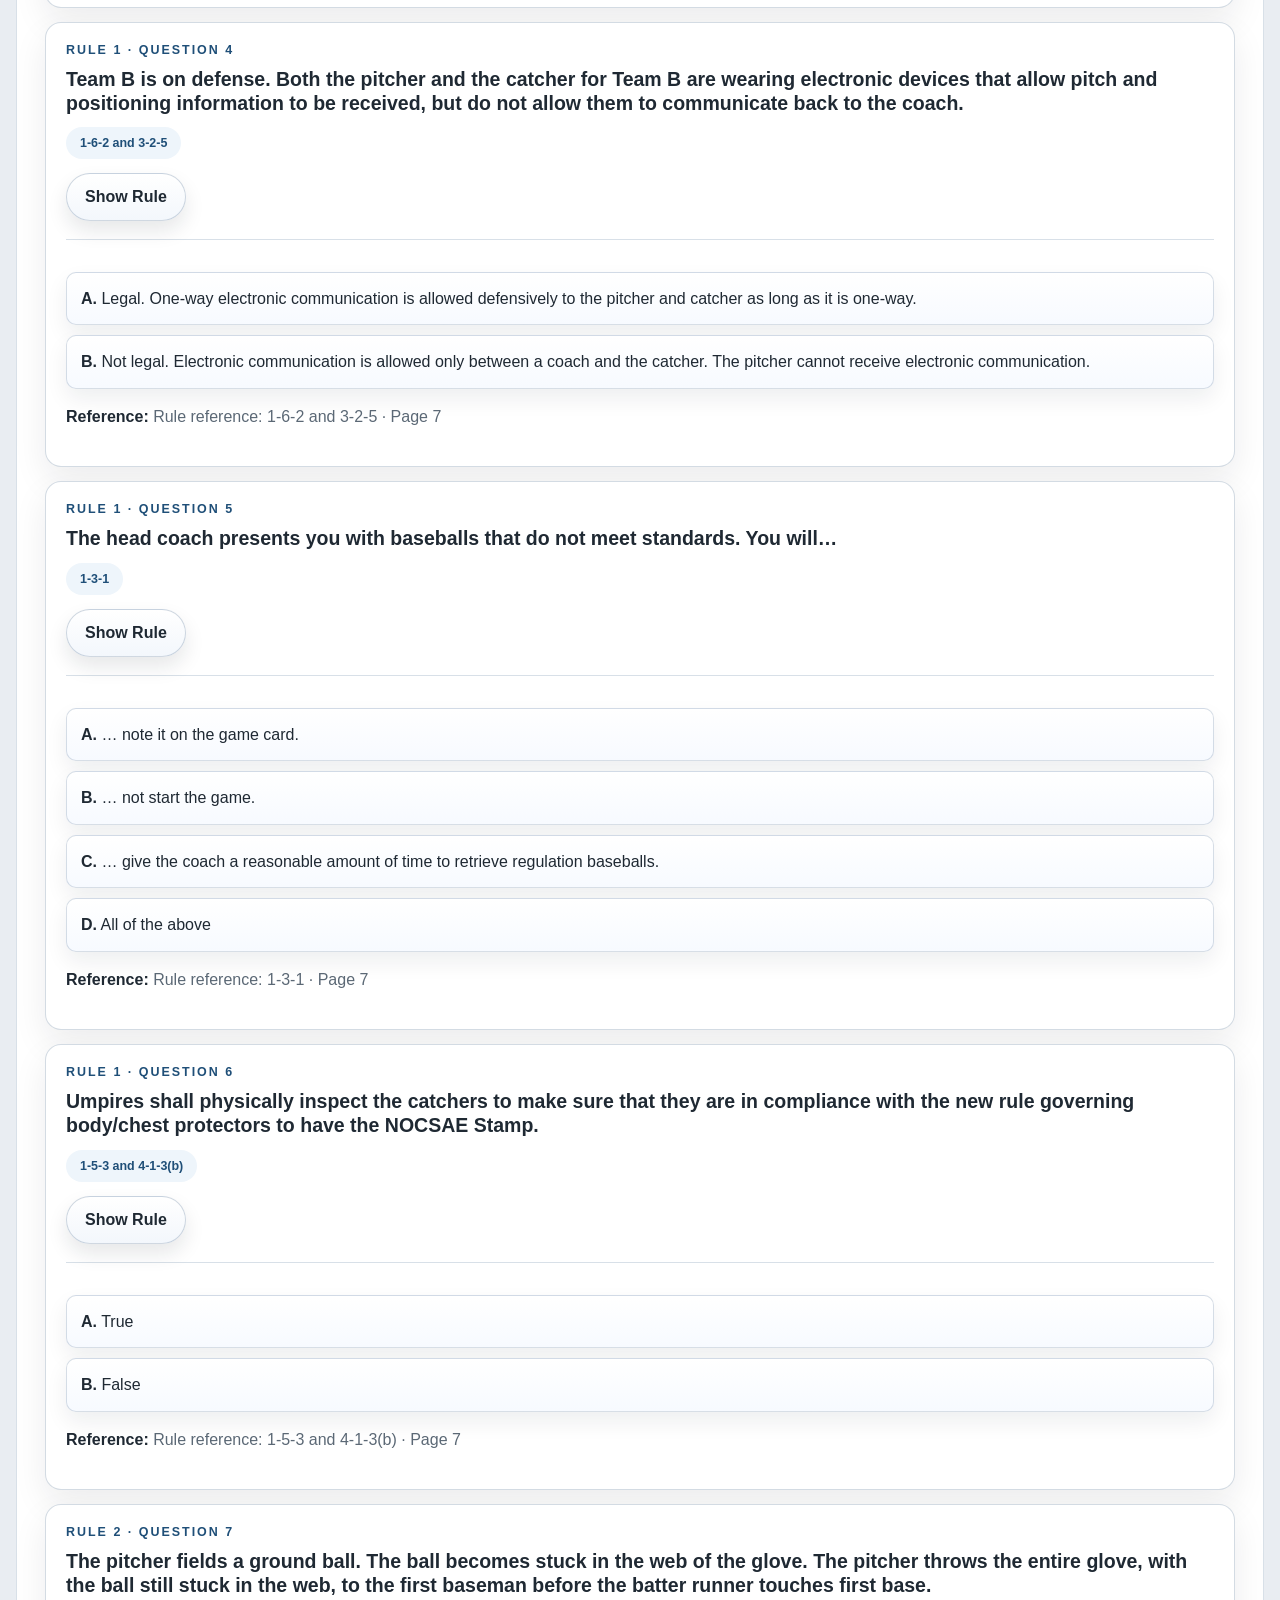
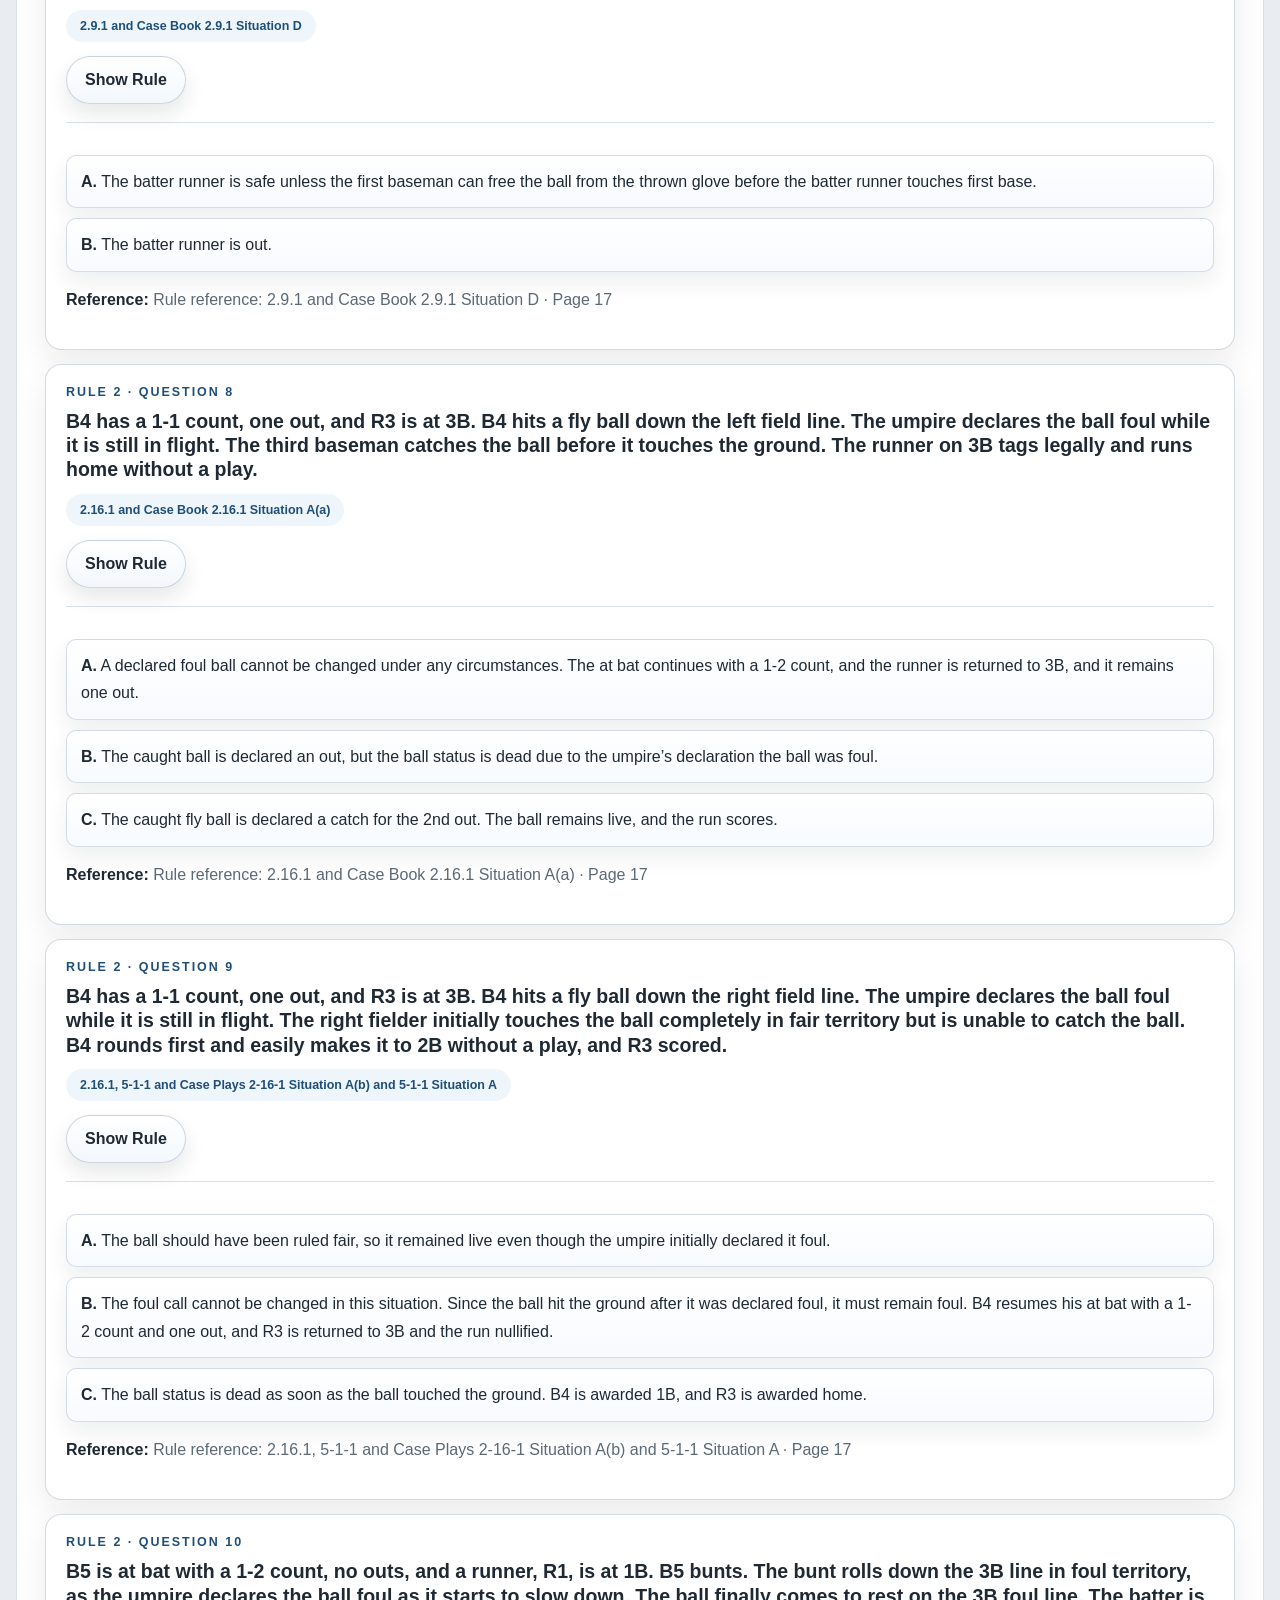
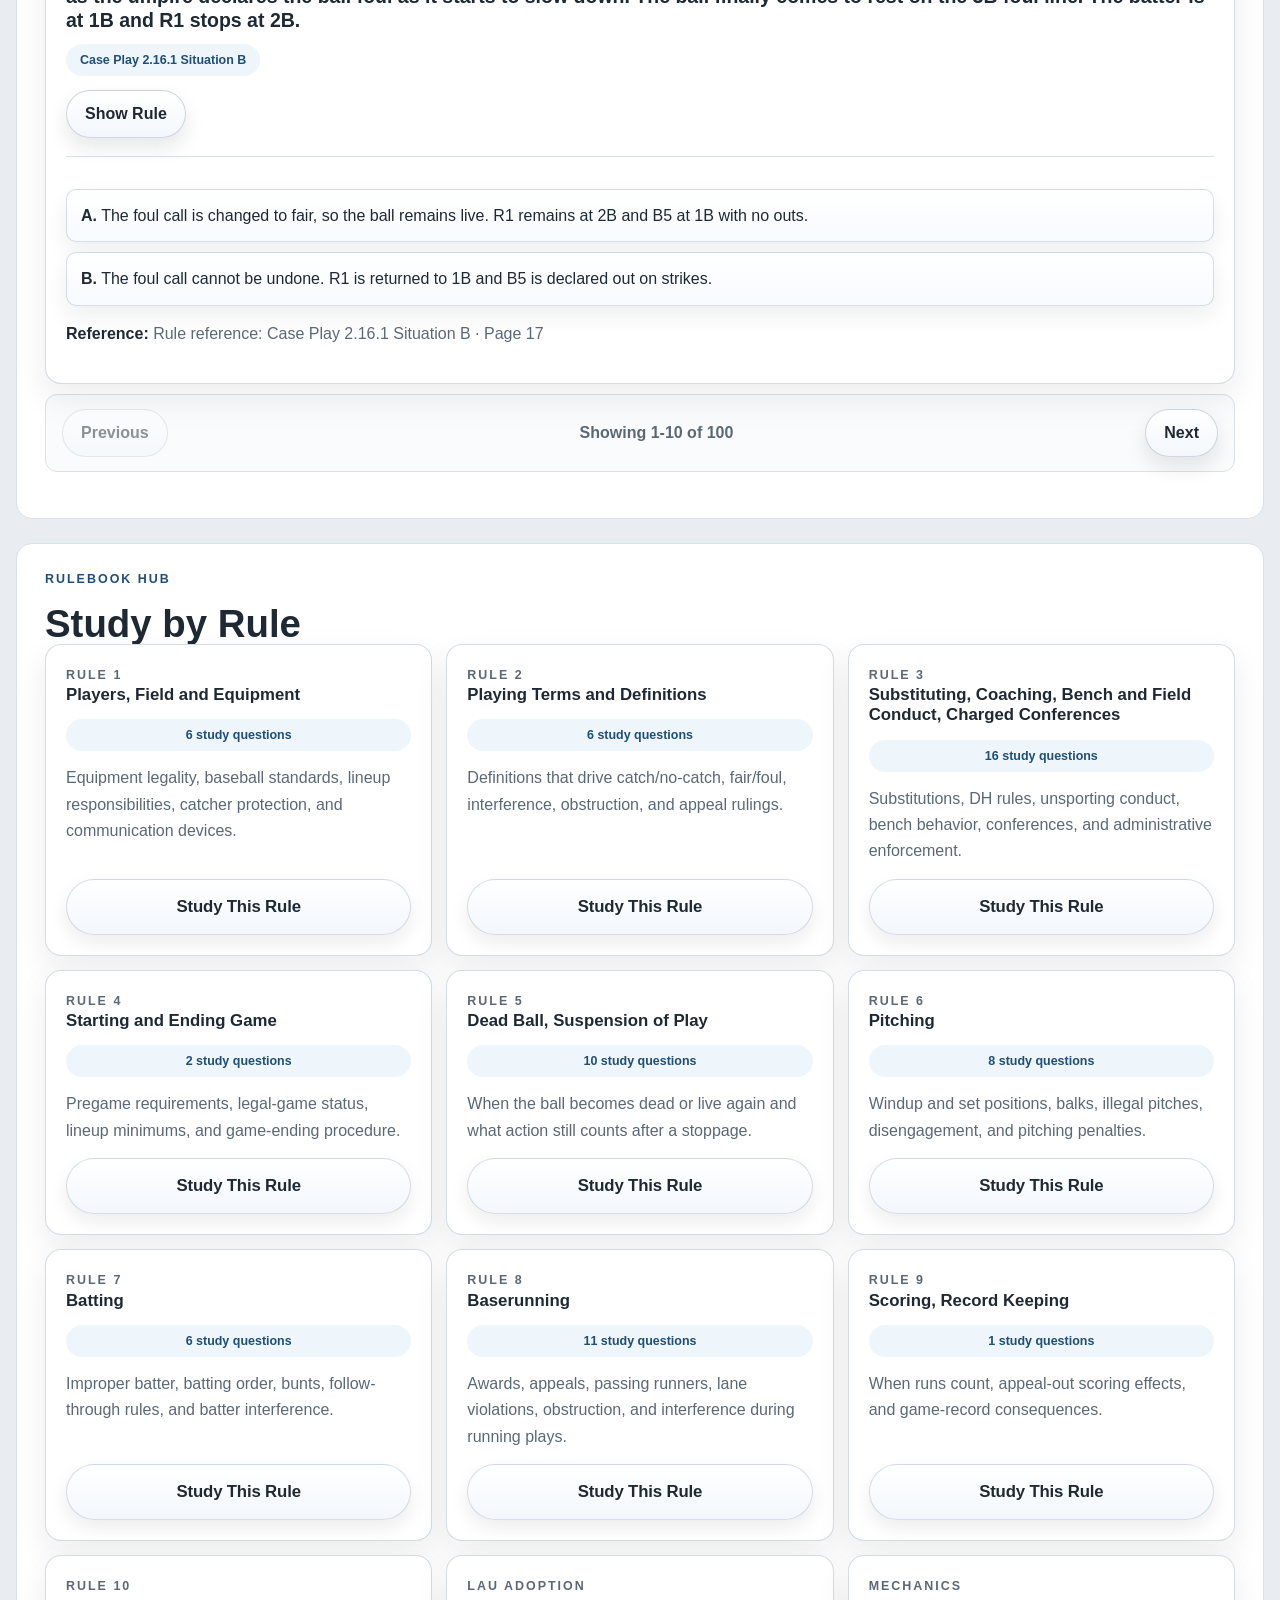
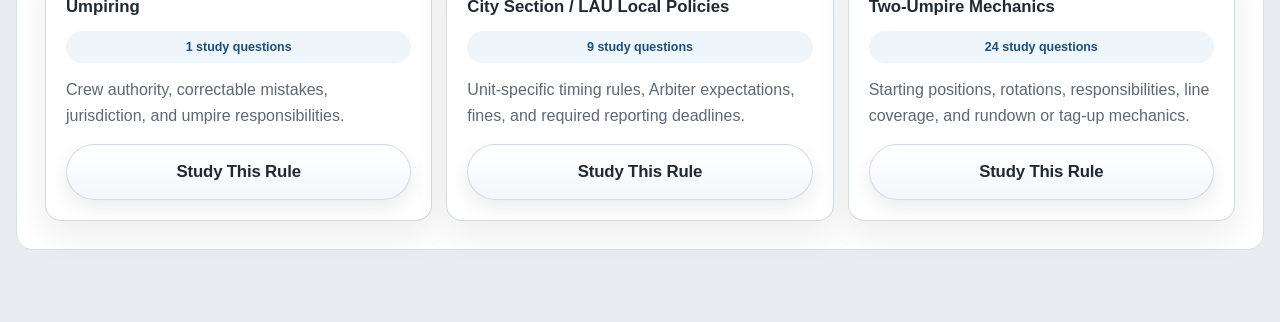
==== commit 49a442f4: "Add files via upload" ====
--- a/index.html
+++ b/index.html
@@ -17,7 +17,7 @@
             rulebook text. Use it for full exam reps, quick study sessions, and rule-based review.
           </p>
           <nav class="hero-actions" aria-label="Primary">
-            <a class="primary-link" href="#exam-center" id="hero-start-exam">Start the exam</a>
+            <a class="primary-link" href="#exam-center" id="hero-start-exam">Start Exam</a>
             <a class="secondary-link" href="#study-center">Study Center</a>
             <a class="secondary-link" href="#rulebook-hub">Rulebook Hub</a>
           </nav>
--- a/styles.css
+++ b/styles.css
@@ -175,7 +175,10 @@
 .primary-link,
 .primary-button {
   color: #ffffff;
-  background: var(--accent);
+  background: linear-gradient(180deg, #3c7bb1 0%, var(--accent) 55%, var(--accent-dark) 100%);
+  box-shadow:
+    0 1px 0 rgba(255, 255, 255, 0.16) inset,
+    0 14px 28px rgba(27, 68, 108, 0.24);
   cursor: pointer;
 }
 
@@ -222,6 +225,28 @@
 .chip-button:hover,
 .study-card:hover {
   transform: translateY(-2px);
+}
+
+.primary-link:hover,
+.primary-link:focus-visible,
+.primary-button:hover,
+.primary-button:focus-visible {
+  box-shadow:
+    0 1px 0 rgba(255, 255, 255, 0.2) inset,
+    0 18px 34px rgba(27, 68, 108, 0.3);
+}
+
+.primary-link:active,
+.secondary-link:active,
+.primary-button:active,
+.ghost-button:active,
+.mode-button:active,
+.choice-button:active,
+.rule-link:active,
+.chip-button:active,
+.study-choice:active,
+.rule-reader-nav-link:active {
+  transform: translateY(0);
 }
 
 .primary-button:disabled,
@@ -634,11 +659,11 @@
 }
 
 .choice-button.is-correct {
-  border-color: rgba(36, 97, 65, 0.35);
-  background: linear-gradient(180deg, rgba(36, 97, 65, 0.14) 0%, rgba(36, 97, 65, 0.08) 100%);
+  border-color: rgba(36, 122, 75, 0.48);
+  background: linear-gradient(180deg, rgba(46, 150, 92, 0.28) 0%, rgba(36, 122, 75, 0.16) 100%);
   box-shadow:
     0 1px 0 rgba(255, 255, 255, 0.82) inset,
-    0 10px 22px rgba(36, 97, 65, 0.1);
+    0 12px 24px rgba(36, 122, 75, 0.16);
 }
 
 .choice-button.is-incorrect {
@@ -848,25 +873,49 @@
   text-align: left;
   padding: 12px 14px;
   border-radius: var(--radius-md);
-  background: #ffffff;
-  border: 1px solid var(--line);
+  background: linear-gradient(180deg, #ffffff 0%, #f7faff 100%);
+  border: 1px solid rgba(58, 92, 128, 0.2);
   color: var(--ink);
   font: inherit;
   cursor: pointer;
+  box-shadow:
+    0 1px 0 rgba(255, 255, 255, 0.96) inset,
+    0 10px 22px rgba(20, 29, 38, 0.07);
+  transition:
+    transform 180ms ease,
+    box-shadow 180ms ease,
+    border-color 180ms ease,
+    background 180ms ease;
+}
+
+.study-choice:hover,
+.study-choice:focus-visible {
+  transform: translateY(-2px);
+  border-color: rgba(58, 92, 128, 0.34);
+  box-shadow:
+    0 1px 0 rgba(255, 255, 255, 0.98) inset,
+    0 14px 28px rgba(20, 29, 38, 0.11);
 }
 
 .study-choice.is-answer {
-  background: rgba(36, 97, 65, 0.11);
-  border-color: rgba(36, 97, 65, 0.24);
+  background: linear-gradient(180deg, rgba(46, 150, 92, 0.28) 0%, rgba(36, 122, 75, 0.16) 100%);
+  border-color: rgba(36, 122, 75, 0.42);
+  box-shadow:
+    0 1px 0 rgba(255, 255, 255, 0.82) inset,
+    0 12px 24px rgba(36, 122, 75, 0.16);
 }
 
 .study-choice.is-incorrect {
-  background: rgba(176, 58, 46, 0.08);
+  background: linear-gradient(180deg, rgba(176, 58, 46, 0.12) 0%, rgba(176, 58, 46, 0.07) 100%);
   border-color: rgba(176, 58, 46, 0.24);
+  box-shadow:
+    0 1px 0 rgba(255, 255, 255, 0.82) inset,
+    0 10px 22px rgba(176, 58, 46, 0.1);
 }
 
 .study-choice:disabled {
   cursor: default;
+  transform: none;
 }
 
 .study-note,
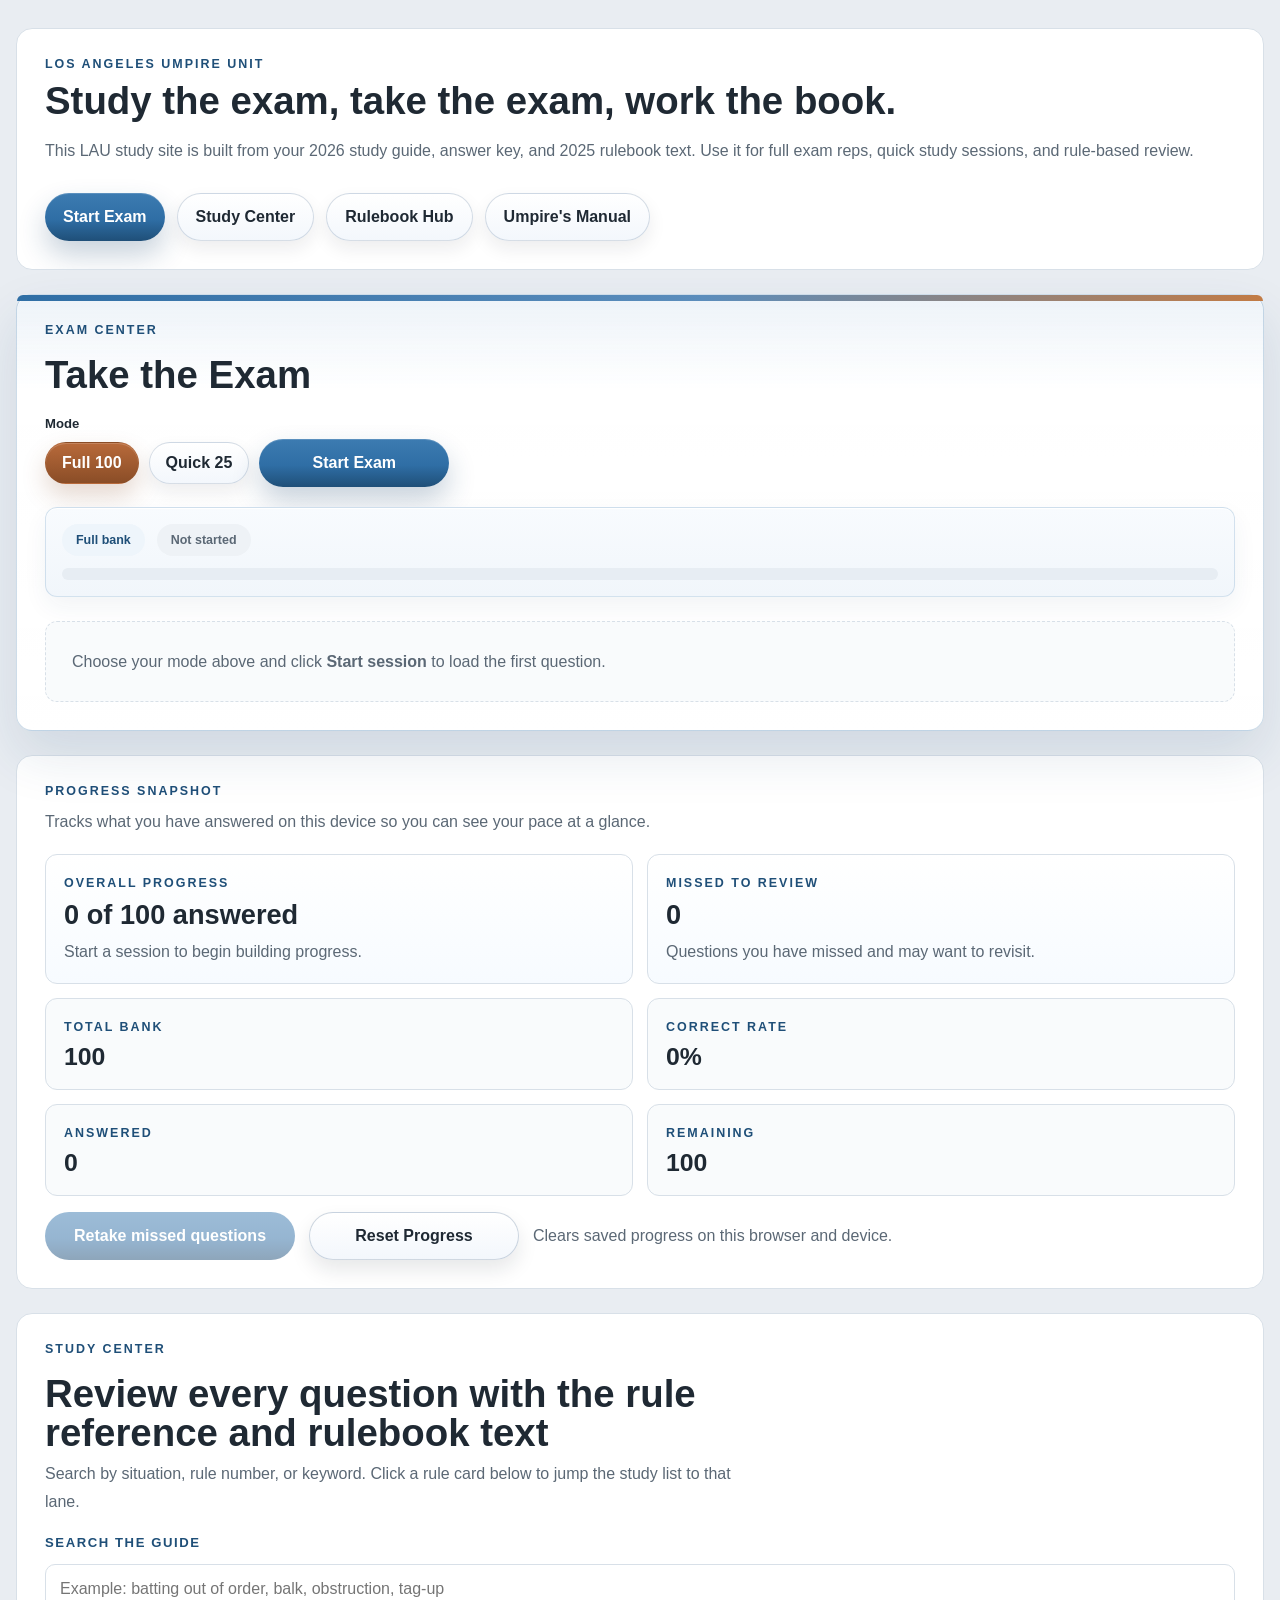
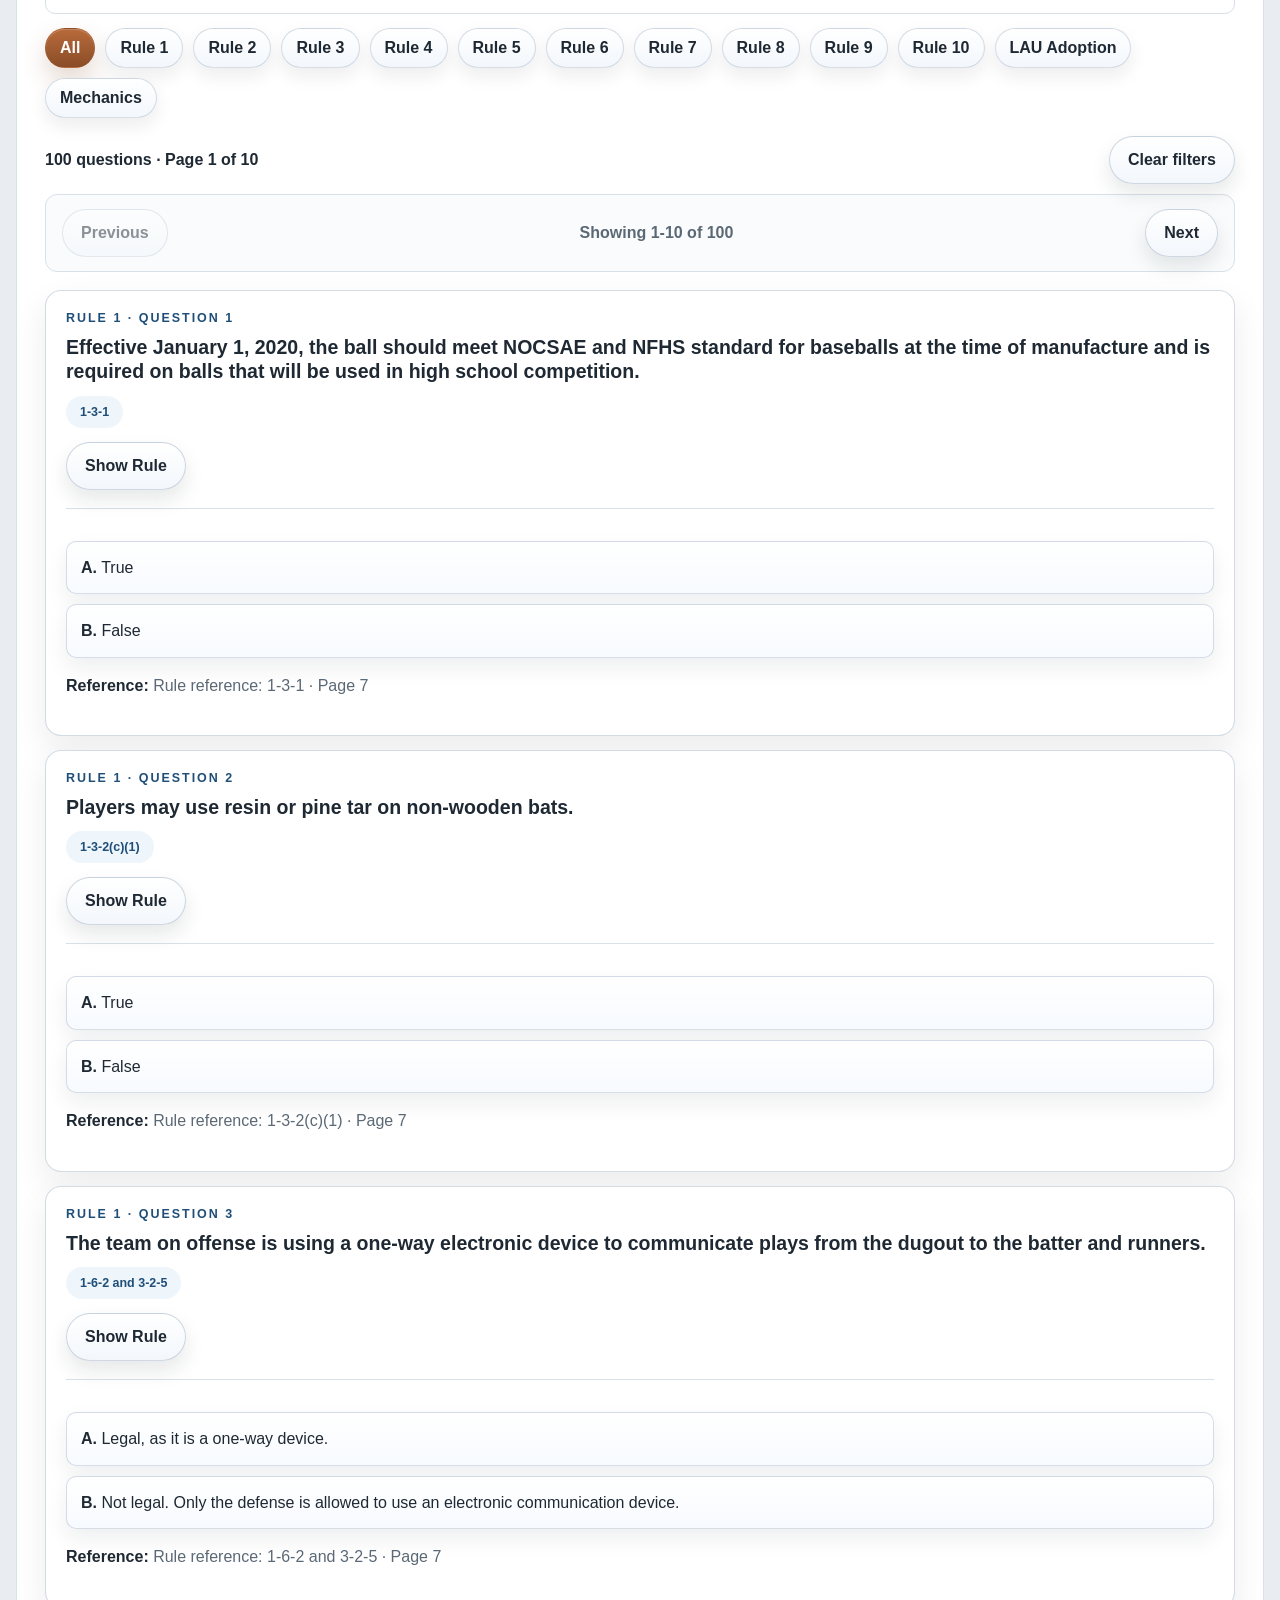
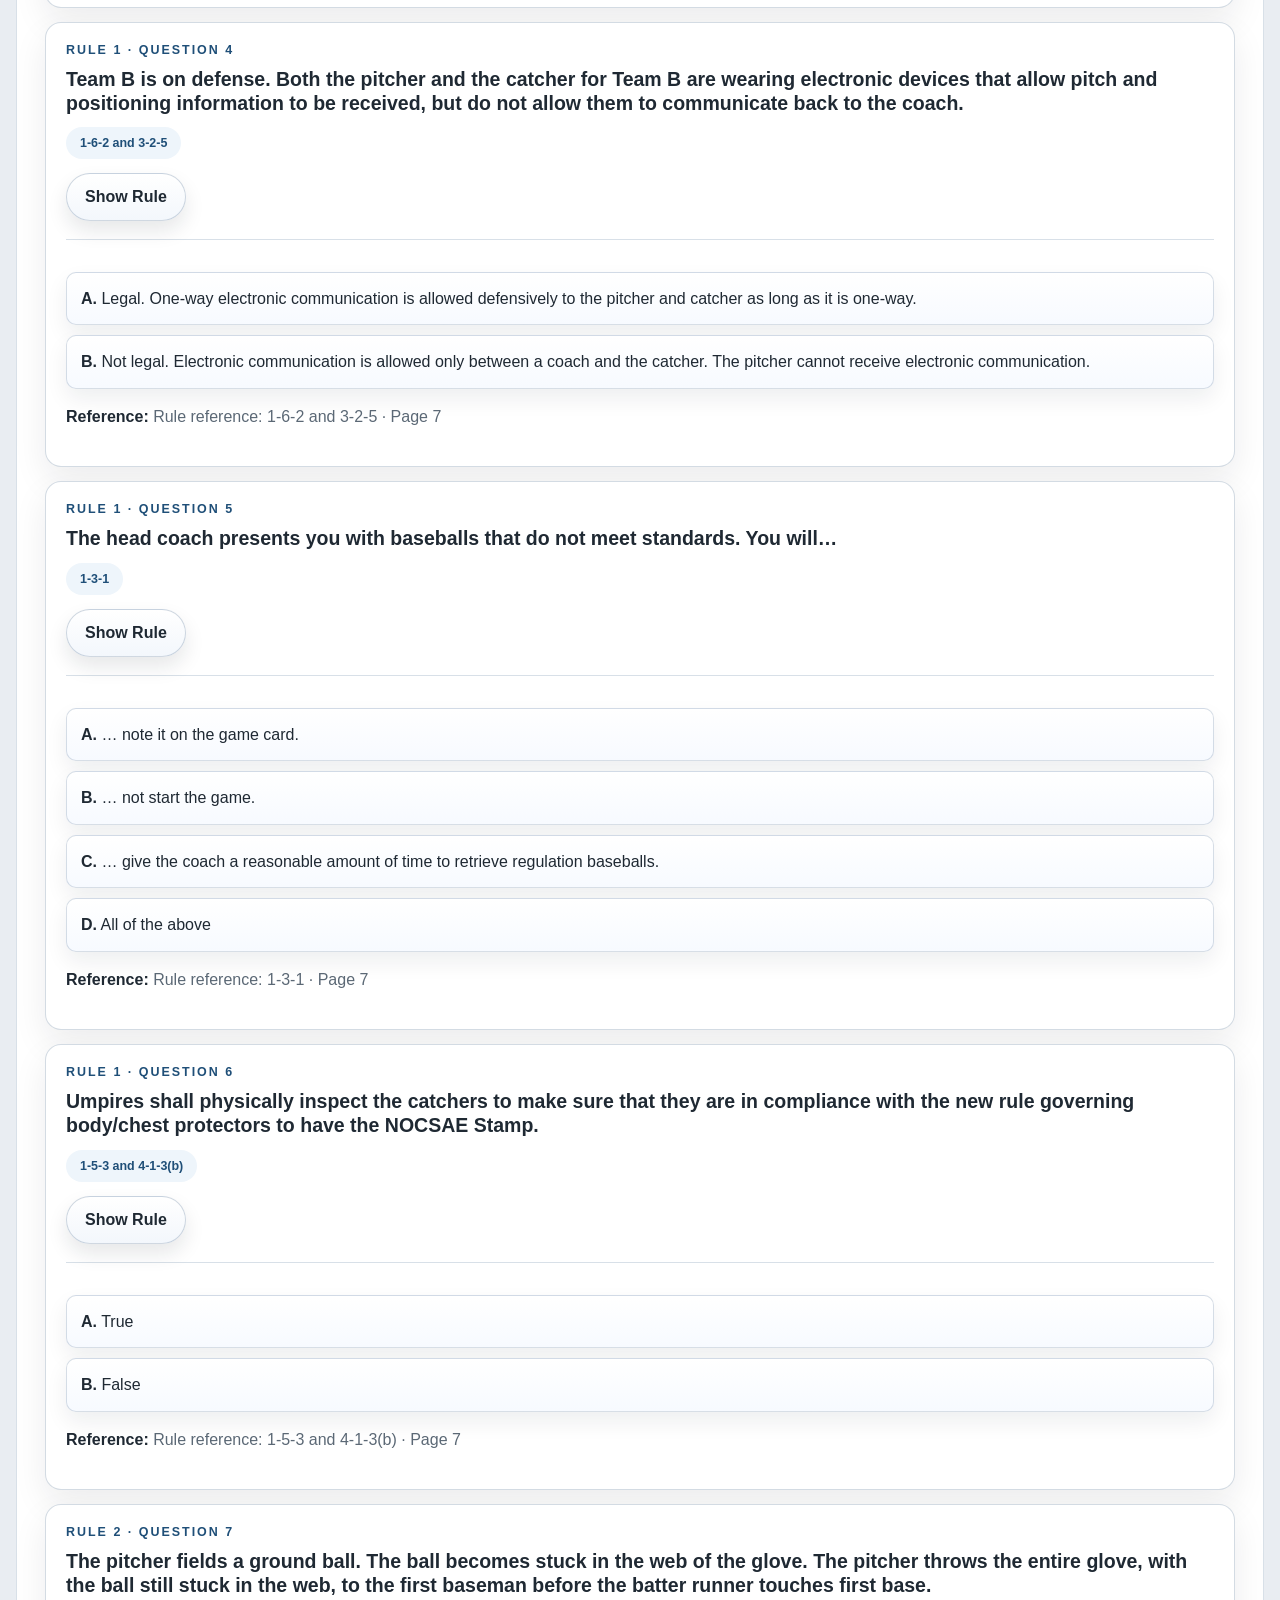
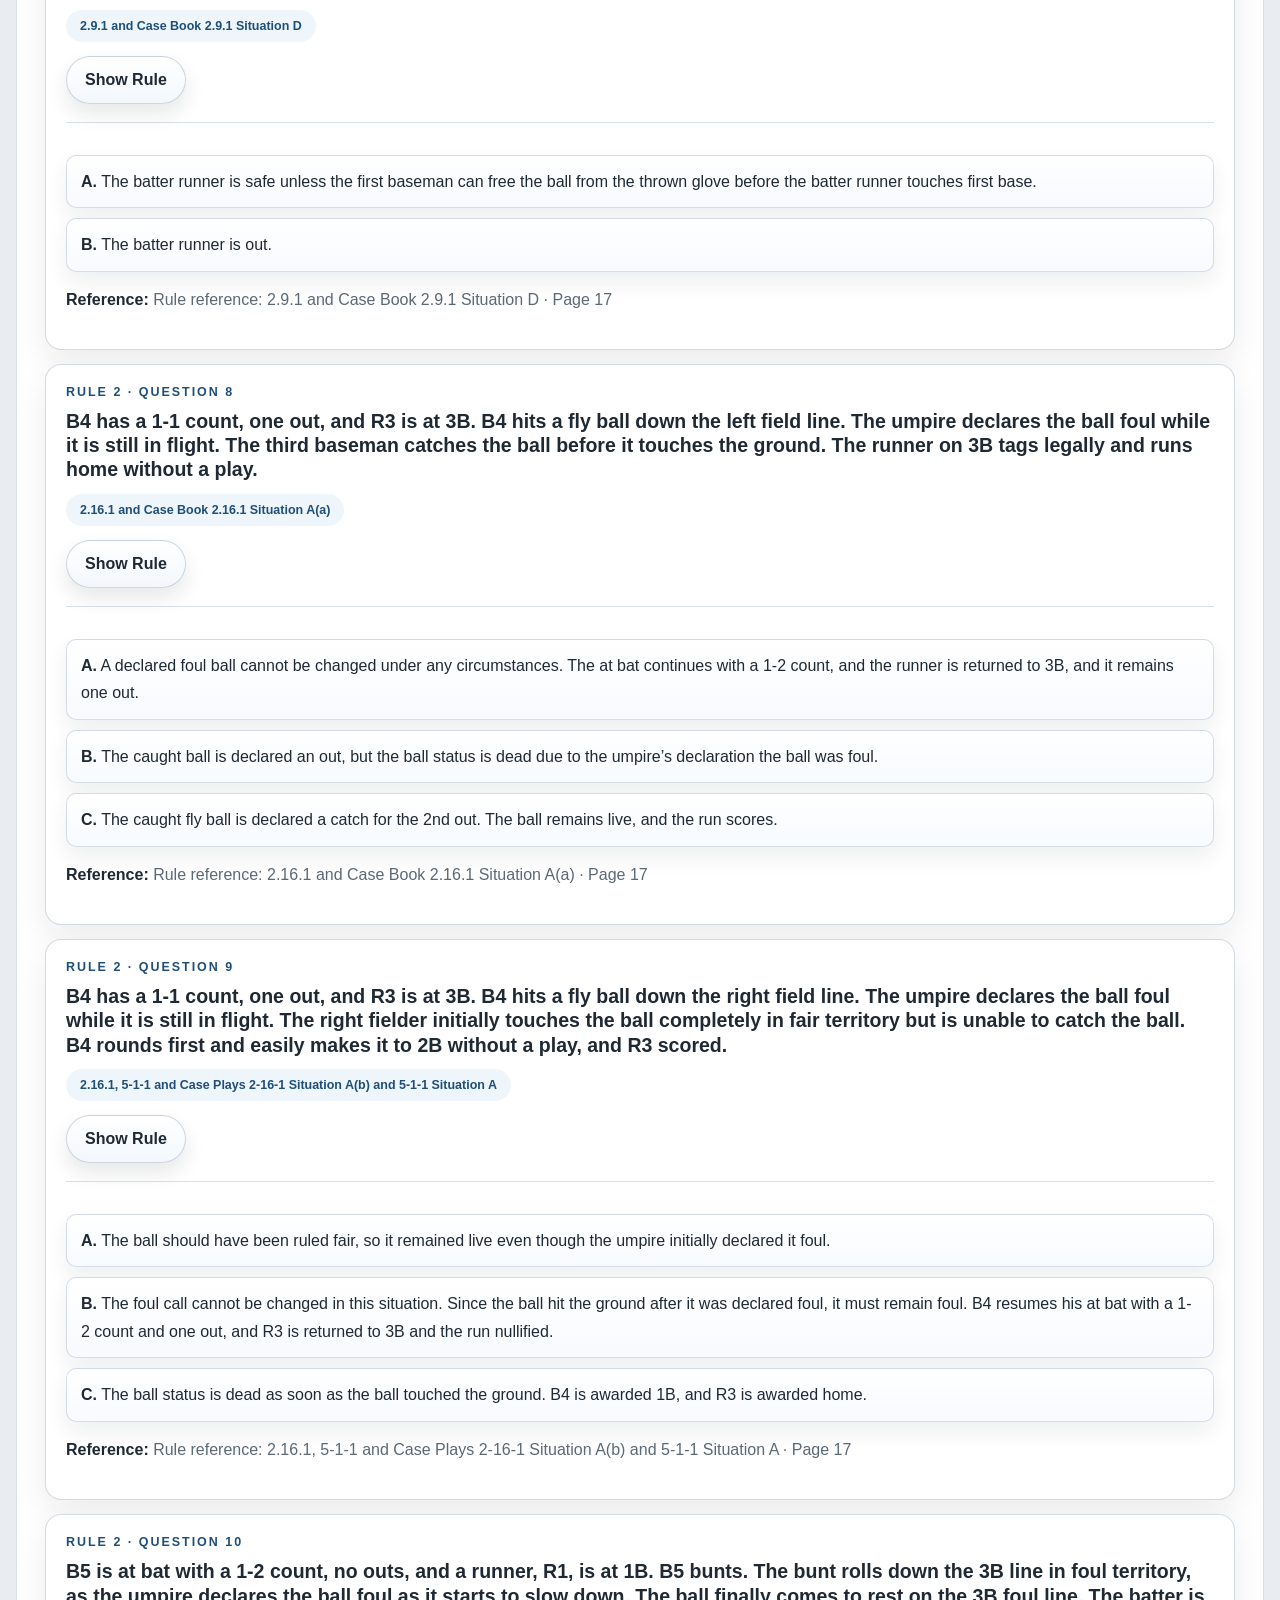
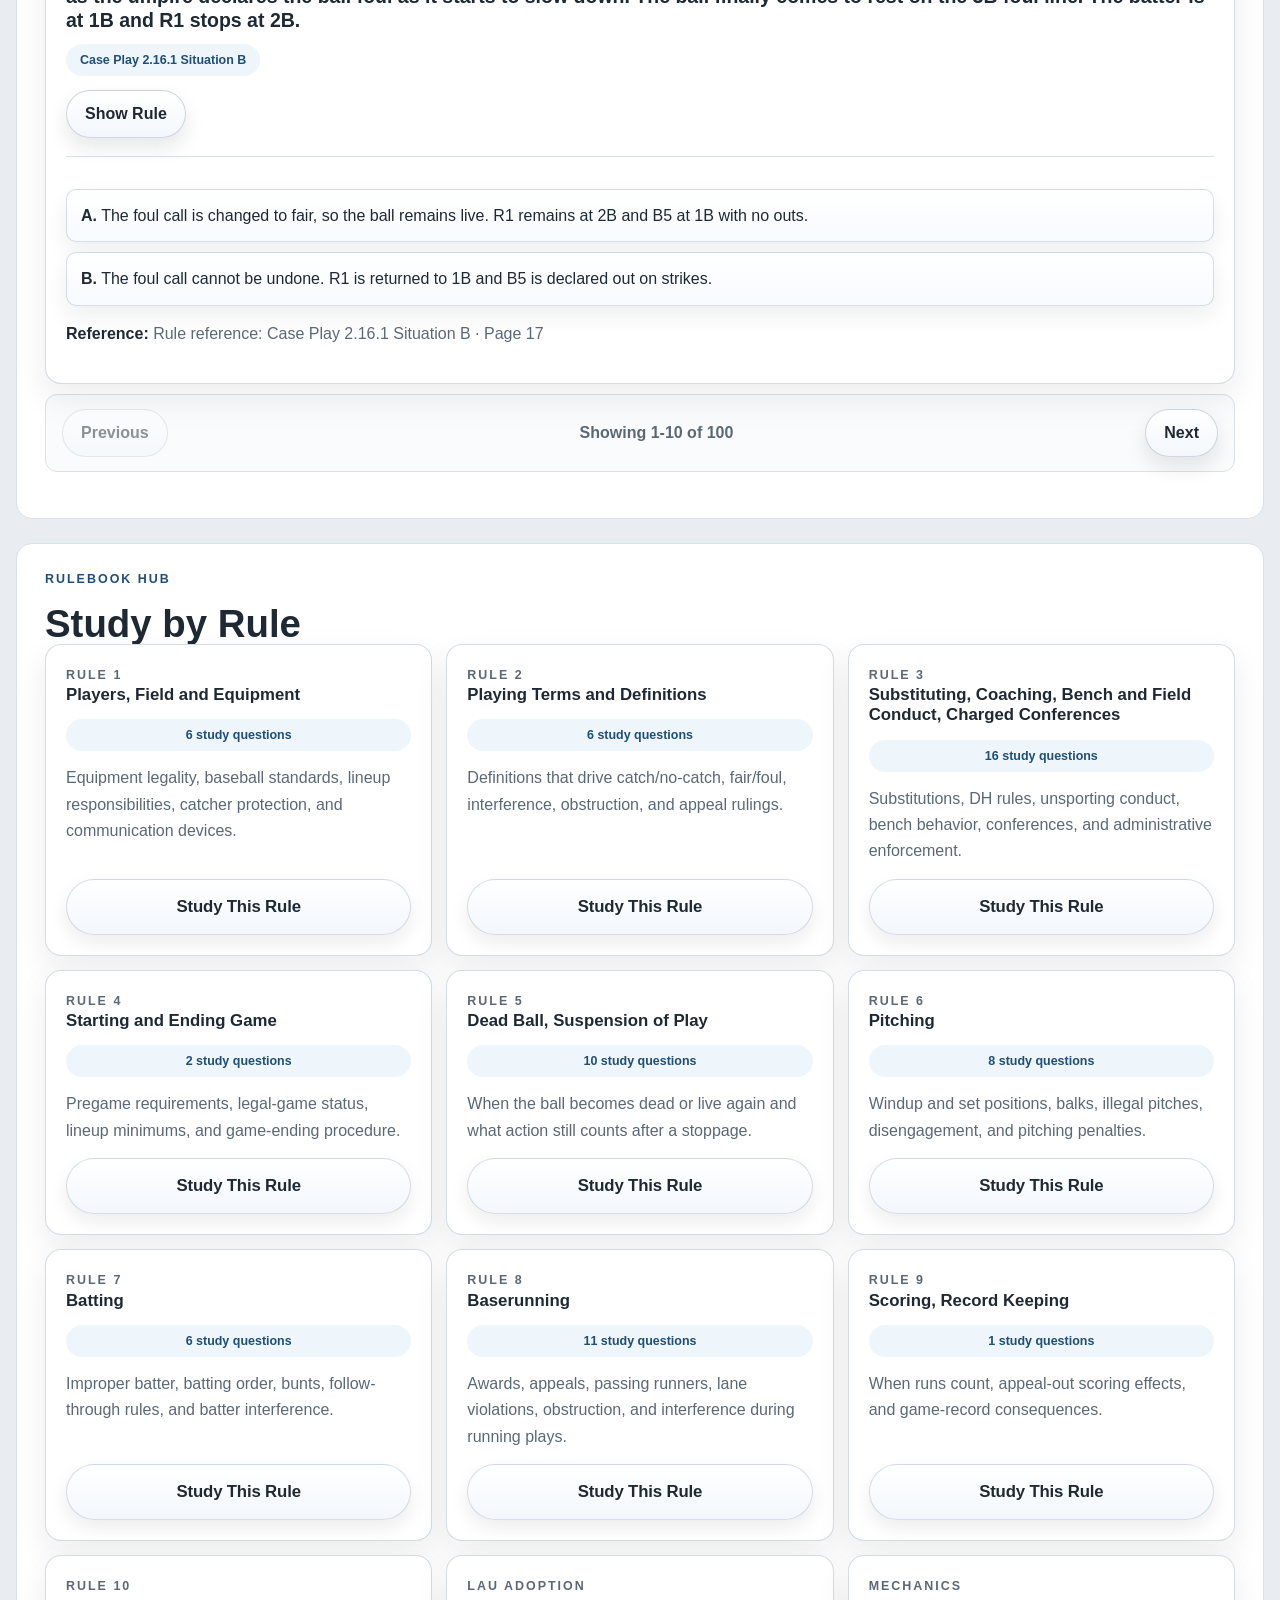
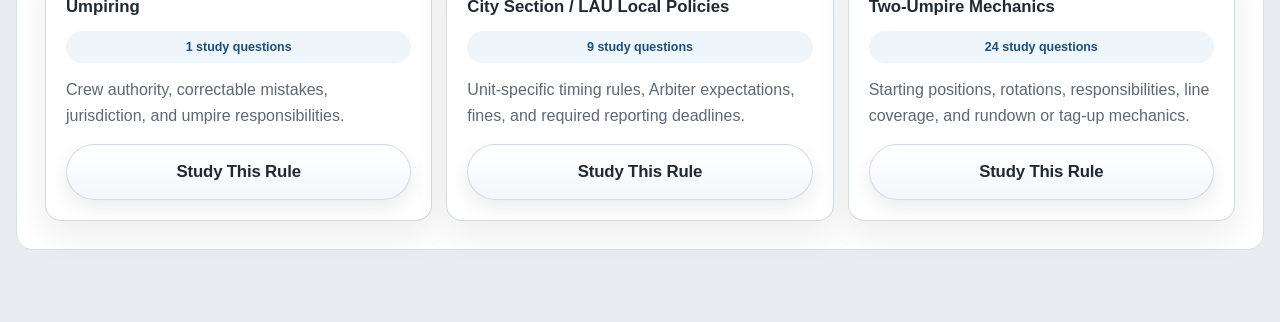
==== commit d73fd42e: "Add files via upload" ====
--- a/index.html
+++ b/index.html
@@ -20,6 +20,7 @@
             <a class="primary-link" href="#exam-center" id="hero-start-exam">Start Exam</a>
             <a class="secondary-link" href="#study-center">Study Center</a>
             <a class="secondary-link" href="#rulebook-hub">Rulebook Hub</a>
+            <button type="button" class="secondary-link" id="hero-open-manual">Umpire's Manual</button>
           </nav>
         </div>
       </header>
@@ -168,7 +169,10 @@
         </header>
         <div class="rule-reader-toolbar">
           <p class="rule-reader-source" id="rule-reader-source"></p>
-          <button type="button" class="secondary-link rule-reader-study-link" id="rule-reader-study-link">Show related study questions</button>
+          <div class="rule-reader-actions">
+            <button type="button" class="ghost-button rule-reader-manual-link" id="rule-reader-manual-link" hidden>Open Full Umpires Manual</button>
+            <button type="button" class="secondary-link rule-reader-study-link" id="rule-reader-study-link">Show related study questions</button>
+          </div>
         </div>
         <div class="rule-reader-layout">
           <aside class="rule-reader-nav" id="rule-reader-nav"></aside>
--- a/styles.css
+++ b/styles.css
@@ -720,6 +720,21 @@
   white-space: pre-line;
 }
 
+.feedback-rulebook-block + .feedback-rulebook-block {
+  margin-top: 16px;
+  padding-top: 14px;
+  border-top: 1px solid rgba(58, 92, 128, 0.14);
+}
+
+.feedback-rulebook-block-ref {
+  margin: 10px 0 0;
+  color: var(--accent-dark);
+  font-size: 0.88rem;
+  font-weight: 800;
+  letter-spacing: 0.04em;
+  text-transform: uppercase;
+}
+
 .feedback-rulebook-meta {
   margin: 8px 0 0;
   color: var(--muted);
@@ -941,6 +956,21 @@
   white-space: pre-line;
 }
 
+.study-reference-block + .study-reference-block {
+  margin-top: 16px;
+  padding-top: 14px;
+  border-top: 1px solid rgba(58, 92, 128, 0.14);
+}
+
+.study-reference-block-ref {
+  margin: 10px 0 0;
+  color: var(--accent-dark);
+  font-size: 0.82rem;
+  font-weight: 800;
+  letter-spacing: 0.06em;
+  text-transform: uppercase;
+}
+
 .study-reference-card .section-label {
   margin-bottom: 8px;
 }
@@ -1094,6 +1124,13 @@
   gap: 18px;
 }
 
+.rule-reader-actions {
+  display: flex;
+  flex-wrap: wrap;
+  justify-content: flex-end;
+  gap: 10px;
+}
+
 .rule-reader-source {
   margin: 0;
   color: var(--muted);
